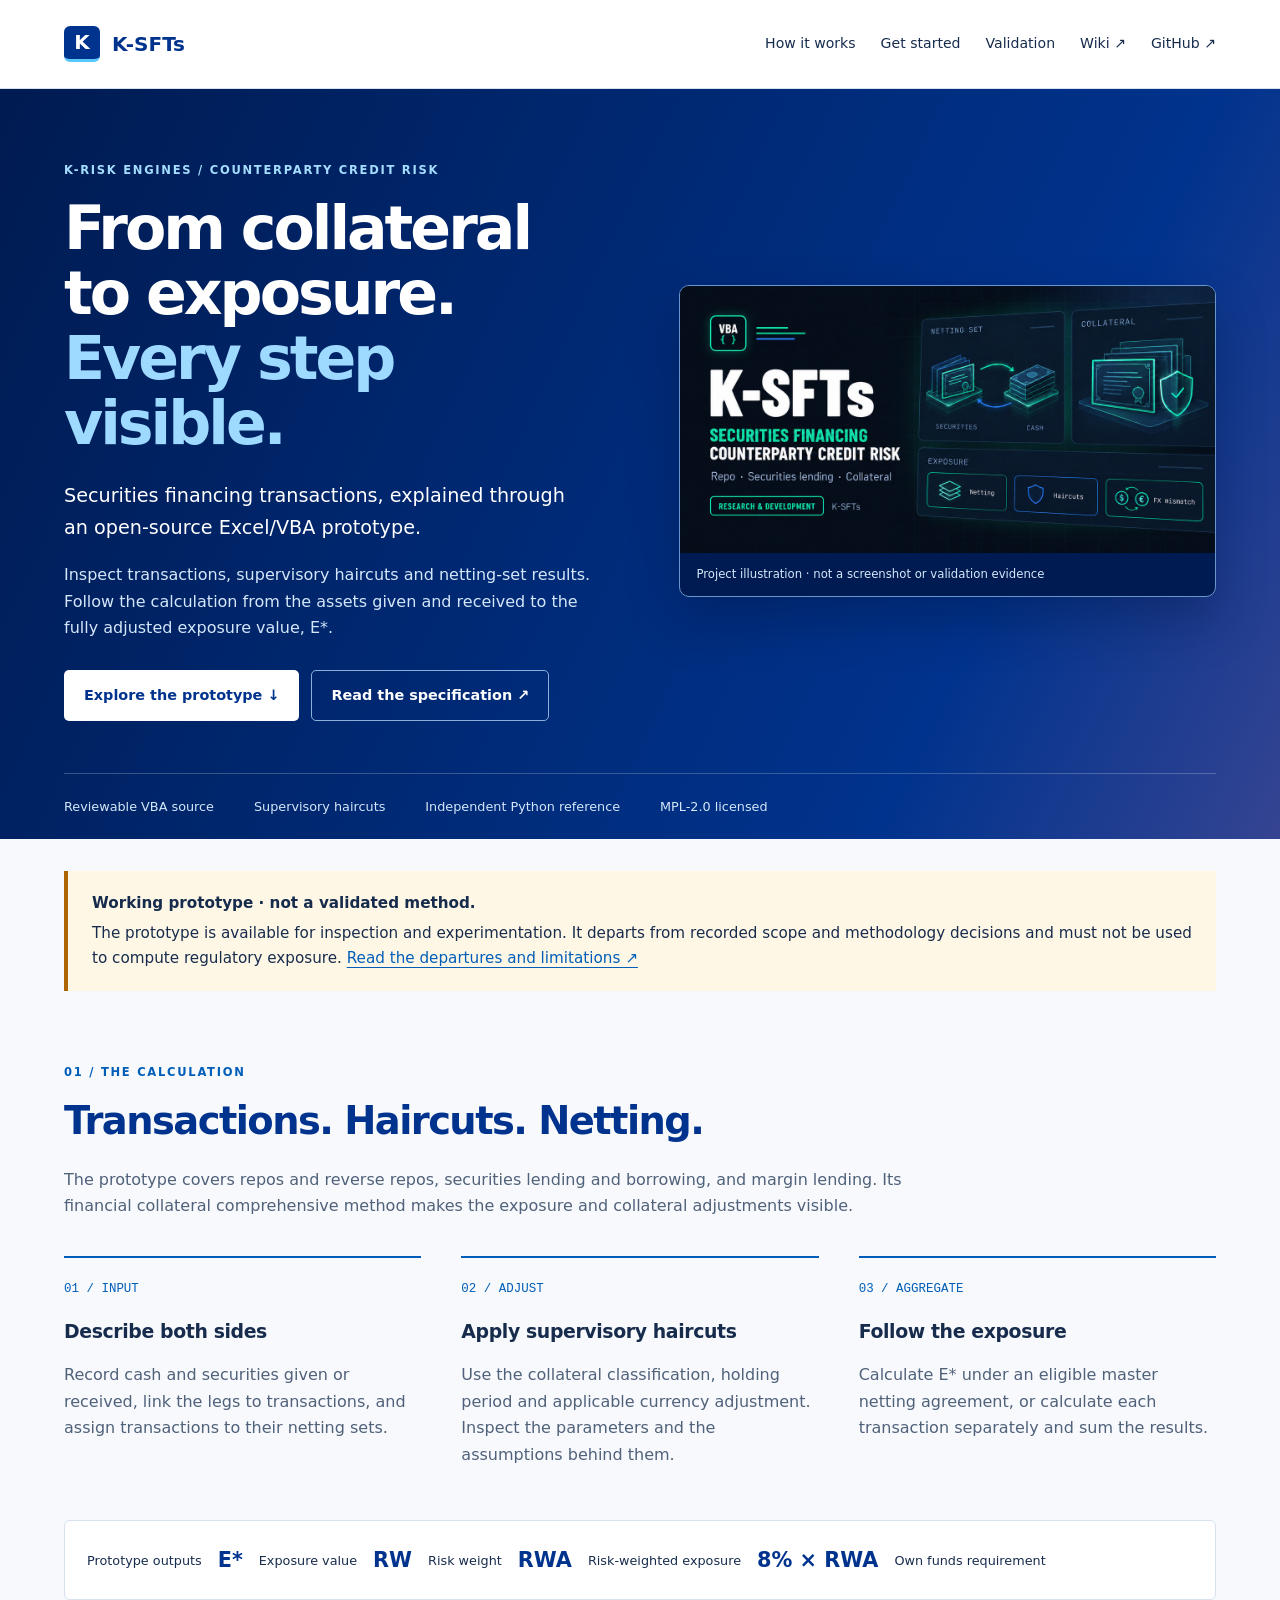
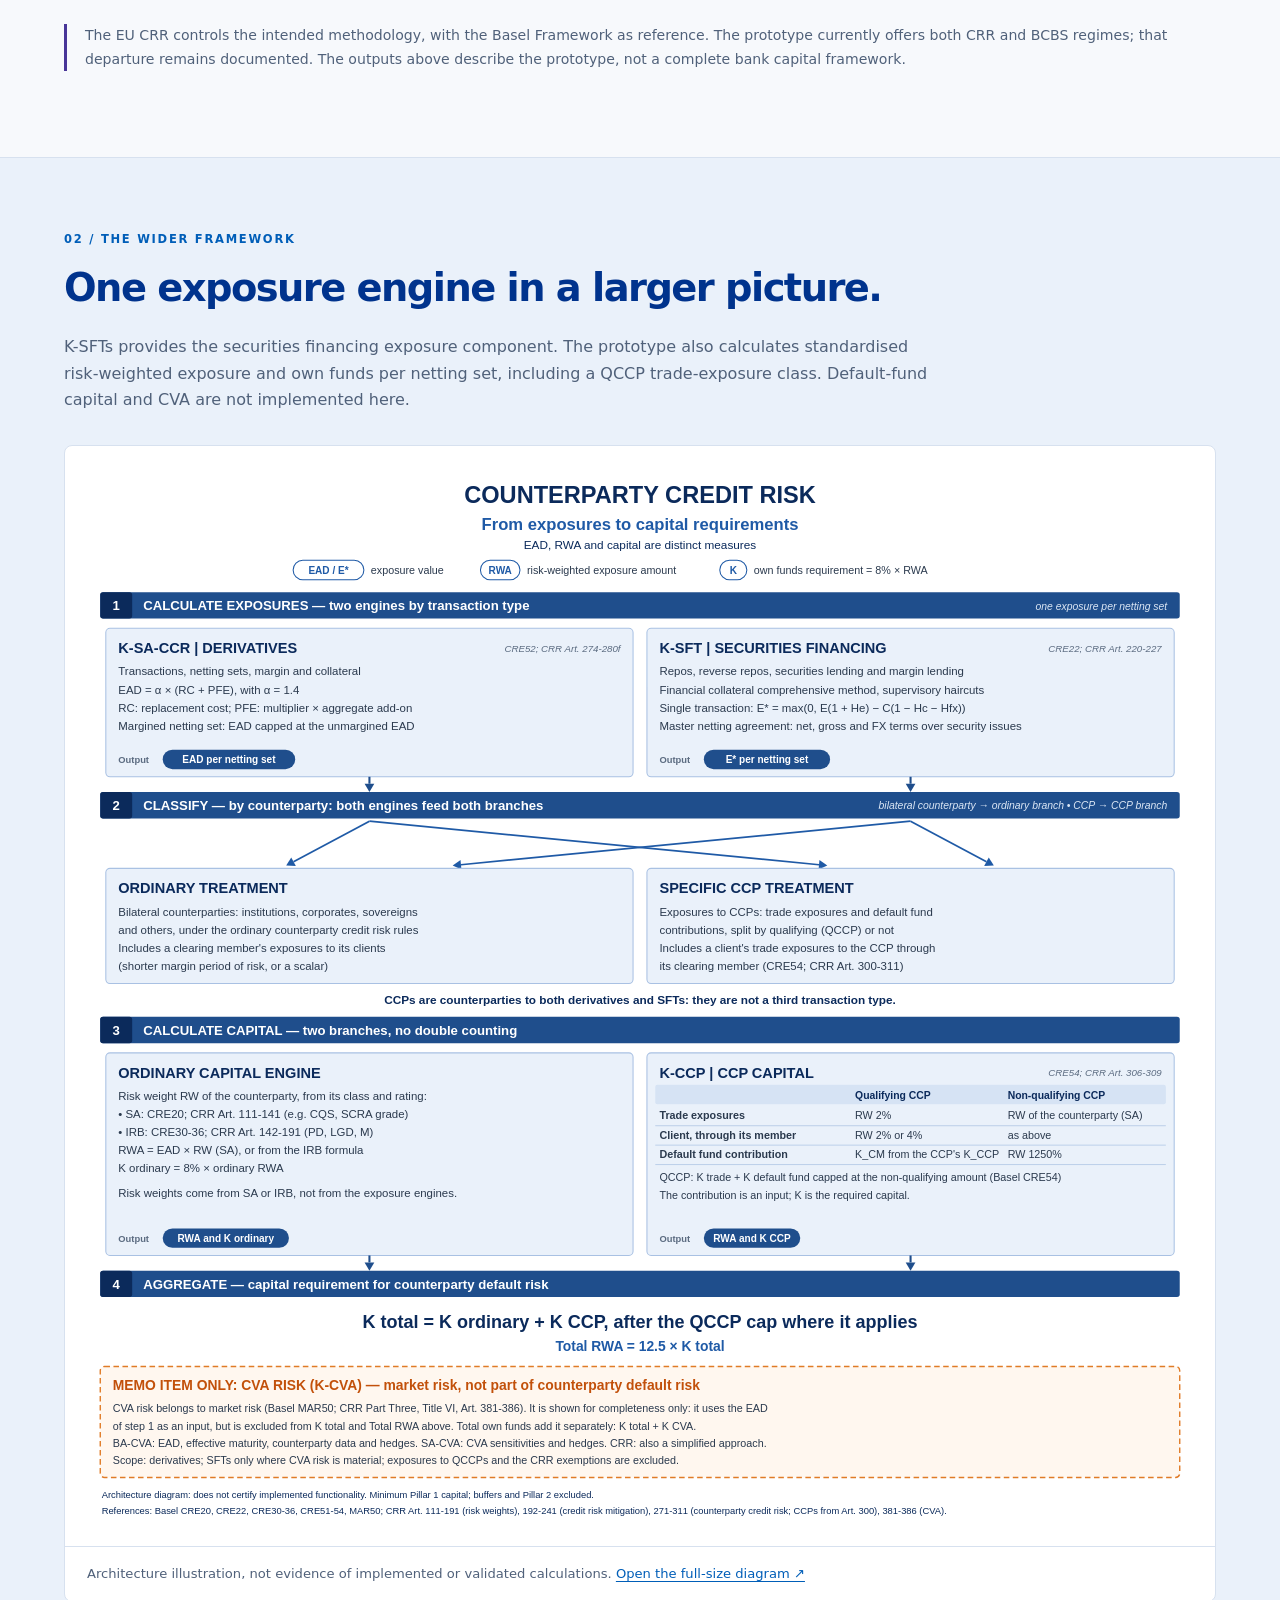
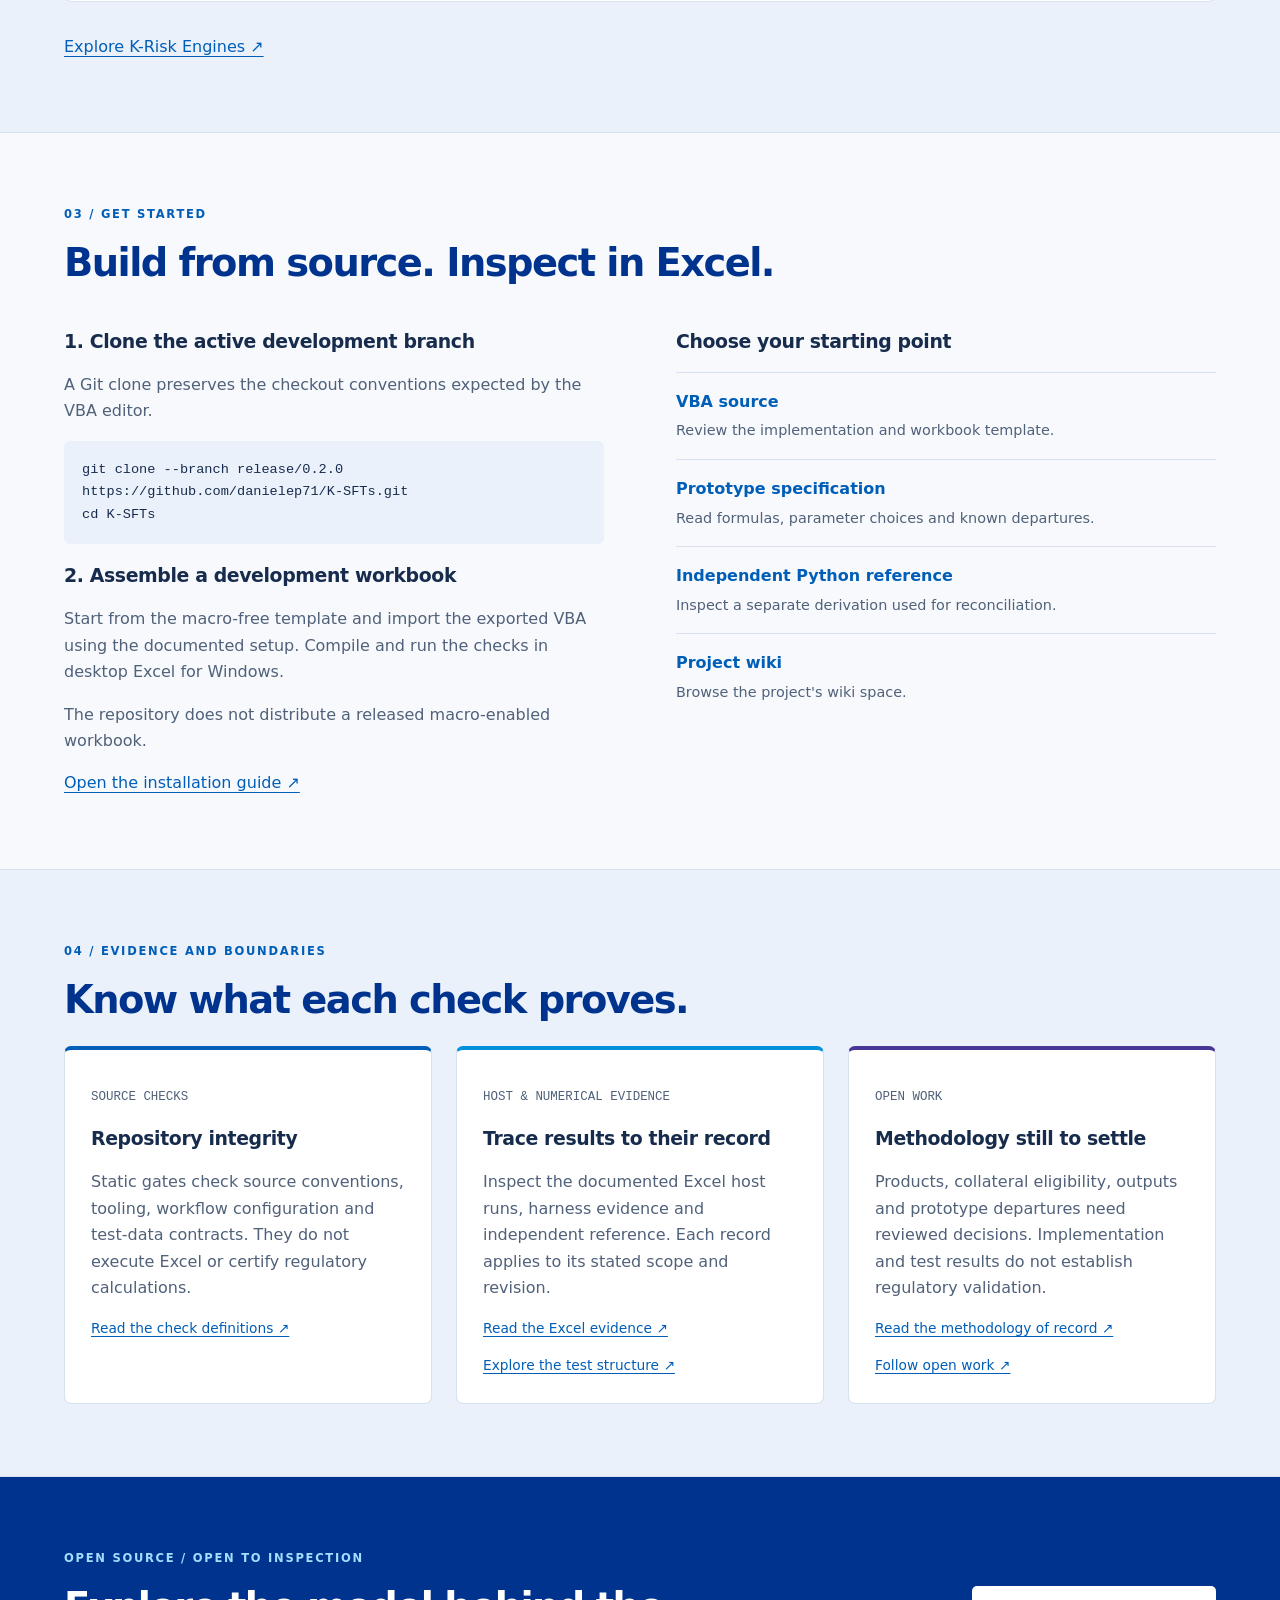
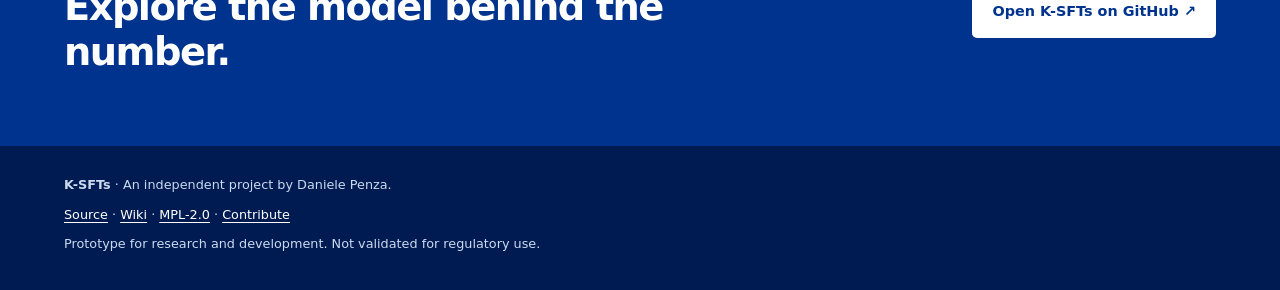
==== docs/index.html @ ee10c462 "docs: add SFT project page and README navigation Create a responsive GitHub Pages landing page descr" ====
<!doctype html>
<html lang="en">
<head>
  <meta charset="utf-8">
  <meta name="viewport" content="width=device-width, initial-scale=1">
  <title>K-SFTs — Traceable securities financing exposure</title>
  <meta name="description" content="Explore K-SFTs: an open-source Excel/VBA prototype for securities financing exposure, supervisory haircuts and transparent netting-set calculations.">
  <meta name="theme-color" content="#00338d">
  <link rel="canonical" href="https://danielep71.github.io/K-SFTs/">
  <meta property="og:type" content="website">
  <meta property="og:title" content="K-SFTs — Traceable securities financing exposure">
  <meta property="og:description" content="Follow transactions and collateral through haircuts and netting to exposure. Review the source, methodology and evidence.">
  <meta property="og:url" content="https://danielep71.github.io/K-SFTs/">
  <meta property="og:image" content="https://danielep71.github.io/K-SFTs/assets/K-SFTs-social-preview.jpg">
  <meta property="og:image:alt" content="Conceptual K-SFTs project dashboard illustration">
  <meta name="twitter:card" content="summary_large_image">
  <link rel="stylesheet" href="assets/site.css">
</head>
<body>
<a class="skip" href="#main">Skip to content</a>
<header><nav class="wrap" aria-label="Main navigation">
  <a class="brand" href="./"><span aria-hidden="true">K</span> K-SFTs</a>
  <div class="nav-links"><a href="#calculation">How it works</a><a href="#start">Get started</a><a href="#evidence">Validation</a><a href="https://github.com/danielep71/K-SFTs/wiki">Wiki ↗</a><a href="https://github.com/danielep71/K-SFTs">GitHub ↗</a></div>
</nav></header>
<main id="main">
<section class="hero"><div class="wrap hero-grid">
  <div><p class="eyebrow">K-Risk Engines / Counterparty credit risk</p>
    <h1>From collateral<br>to exposure.<br><em>Every step visible.</em></h1>
    <p class="lead">Securities financing transactions, explained through an open-source Excel/VBA prototype.</p>
    <p class="hero-copy">Inspect transactions, supervisory haircuts and netting-set results. Follow the calculation from the assets given and received to the fully adjusted exposure value, E*.</p>
    <div class="actions"><a class="button primary" href="#start">Explore the prototype ↓</a><a class="button secondary" href="https://github.com/danielep71/K-SFTs/blob/main/docs/methodology/PROTOTYPE.md">Read the specification ↗</a></div>
  </div>
  <figure class="hero-art"><img src="assets/K-SFTs-social-preview.jpg" width="1280" height="640" alt="Conceptual illustration of the K-SFTs project, with exposure and collateral dashboard panels"><figcaption>Project illustration · not a screenshot or validation evidence</figcaption></figure>
</div><div class="wrap principles"><span>Reviewable VBA source</span><span>Supervisory haircuts</span><span>Independent Python reference</span><span>MPL-2.0 licensed</span></div></section>
<div class="wrap"><aside class="status" aria-label="Prototype status"><strong>Working prototype · not a validated method.</strong> The prototype is available for inspection and experimentation. It departs from recorded scope and methodology decisions and must not be used to compute regulatory exposure. <a href="https://github.com/danielep71/K-SFTs/blob/main/docs/methodology/PROTOTYPE.md">Read the departures and limitations ↗</a></aside></div>
<section id="calculation" class="wrap"><p class="eyebrow">01 / The calculation</p><h2>Transactions. Haircuts. Netting.</h2>
  <p class="intro">The prototype covers repos and reverse repos, securities lending and borrowing, and margin lending. Its financial collateral comprehensive method makes the exposure and collateral adjustments visible.</p>
  <ol class="steps">
    <li><span class="number">01 / INPUT</span><h3>Describe both sides</h3><p>Record cash and securities given or received, link the legs to transactions, and assign transactions to their netting sets.</p></li>
    <li><span class="number">02 / ADJUST</span><h3>Apply supervisory haircuts</h3><p>Use the collateral classification, holding period and applicable currency adjustment. Inspect the parameters and the assumptions behind them.</p></li>
    <li><span class="number">03 / AGGREGATE</span><h3>Follow the exposure</h3><p>Calculate E* under an eligible master netting agreement, or calculate each transaction separately and sum the results.</p></li>
  </ol>
  <div class="result-strip"><span>Prototype outputs</span><strong>E*</strong><span>Exposure value</span><strong>RW</strong><span>Risk weight</span><strong>RWA</strong><span>Risk-weighted exposure</span><strong>8% × RWA</strong><span>Own funds requirement</span></div>
  <p class="note">The EU CRR controls the intended methodology, with the Basel Framework as reference. The prototype currently offers both CRR and BCBS regimes; that departure remains documented. The outputs above describe the prototype, not a complete bank capital framework.</p>
</section>
<section class="tint"><div class="wrap"><p class="eyebrow">02 / The wider framework</p><h2>One exposure engine in a larger picture.</h2><p class="intro">K-SFTs provides the securities financing exposure component. The prototype also calculates standardised risk-weighted exposure and own funds per netting set, including a QCCP trade-exposure class. Default-fund capital and CVA are not implemented here.</p>
  <figure class="diagram"><a href="assets/CCR_framework.svg" aria-label="Open the counterparty credit risk framework diagram at full size"><img src="assets/CCR_framework.svg" loading="lazy" alt="Counterparty credit risk framework: SFT and derivatives exposure engines feed ordinary and CCP capital branches; CVA appears as a separate memo item"></a><figcaption>Architecture illustration, not evidence of implemented or validated calculations. <a href="assets/CCR_framework.svg">Open the full-size diagram ↗</a></figcaption></figure>
  <a href="https://danielep71.github.io/K-Risk-Engines/">Explore K-Risk Engines ↗</a>
</div></section>
<section id="start" class="wrap"><p class="eyebrow">03 / Get started</p><h2>Build from source. Inspect in Excel.</h2><div class="split">
  <div><h3>1. Clone the active development branch</h3><p>A Git clone preserves the checkout conventions expected by the VBA editor.</p><pre><code>git clone --branch release/0.2.0 https://github.com/danielep71/K-SFTs.git
cd K-SFTs</code></pre><h3>2. Assemble a development workbook</h3><p>Start from the macro-free template and import the exported VBA using the documented setup. Compile and run the checks in desktop Excel for Windows.</p><p>The repository does not distribute a released macro-enabled workbook.</p><a href="https://github.com/danielep71/K-SFTs/blob/main/INSTALLATION.md">Open the installation guide ↗</a></div>
  <div class="resources"><h3>Choose your starting point</h3><a href="https://github.com/danielep71/K-SFTs/tree/main/src"><strong>VBA source</strong><span>Review the implementation and workbook template.</span></a><a href="https://github.com/danielep71/K-SFTs/blob/main/docs/methodology/PROTOTYPE.md"><strong>Prototype specification</strong><span>Read formulas, parameter choices and known departures.</span></a><a href="https://github.com/danielep71/K-SFTs/blob/main/tests/derivations/sft_reference.py"><strong>Independent Python reference</strong><span>Inspect a separate derivation used for reconciliation.</span></a><a href="https://github.com/danielep71/K-SFTs/wiki"><strong>Project wiki</strong><span>Browse the project's wiki space.</span></a></div>
</div></section>
<section id="evidence" class="tint"><div class="wrap"><p class="eyebrow">04 / Evidence and boundaries</p><h2>Know what each check proves.</h2><div class="cards">
  <article><p class="number">SOURCE CHECKS</p><h3>Repository integrity</h3><p>Static gates check source conventions, tooling, workflow configuration and test-data contracts. They do not execute Excel or certify regulatory calculations.</p><a href="https://github.com/danielep71/K-SFTs/blob/main/tools/README.md">Read the check definitions ↗</a></article>
  <article><p class="number">HOST &amp; NUMERICAL EVIDENCE</p><h3>Trace results to their record</h3><p>Inspect the documented Excel host runs, harness evidence and independent reference. Each record applies to its stated scope and revision.</p><a href="https://github.com/danielep71/K-SFTs/blob/main/INSTALLATION.md#tested-environments">Read the Excel evidence ↗</a><a href="https://github.com/danielep71/K-SFTs/blob/main/tests/README.md">Explore the test structure ↗</a></article>
  <article><p class="number">OPEN WORK</p><h3>Methodology still to settle</h3><p>Products, collateral eligibility, outputs and prototype departures need reviewed decisions. Implementation and test results do not establish regulatory validation.</p><a href="https://github.com/danielep71/K-SFTs/blob/main/docs/methodology/README.md">Read the methodology of record ↗</a><a href="https://github.com/danielep71/K-SFTs/issues">Follow open work ↗</a></article>
</div></div></section>
<section class="closing"><div class="wrap"><div><p class="eyebrow">Open source / Open to inspection</p><h2>Explore the model behind the number.</h2></div><a class="button primary" href="https://github.com/danielep71/K-SFTs">Open K-SFTs on GitHub ↗</a></div></section>
</main>
<footer><div class="wrap"><p><strong>K-SFTs</strong> · An independent project by Daniele Penza.</p><p><a href="https://github.com/danielep71/K-SFTs">Source</a> · <a href="https://github.com/danielep71/K-SFTs/wiki">Wiki</a> · <a href="https://github.com/danielep71/K-SFTs/blob/main/LICENSE">MPL-2.0</a> · <a href="https://github.com/danielep71/K-SFTs/blob/main/CONTRIBUTING.md">Contribute</a></p><p>Prototype for research and development. Not validated for regulatory use.</p></div></footer>
</body>
</html>
---- docs/assets/site.css ----
/* K-SFTs project page. Original implementation for issue #155. */
:root{color-scheme:light;--navy:#00338d;--blue:#005eb8;--ink:#172c4d;--muted:#50617a;--line:#d7e1ef;--paper:#f7f9fc;--ice:#eaf1fa}
*{box-sizing:border-box}html{scroll-behavior:smooth;scroll-padding-top:24px}body{margin:0;background:var(--paper);color:var(--ink);font:16px/1.65 system-ui,-apple-system,BlinkMacSystemFont,"Segoe UI",sans-serif}a{color:var(--blue);text-underline-offset:.24em}a:hover{text-decoration-thickness:2px}a:focus-visible{outline:3px solid #0077c8;outline-offset:5px}.wrap{width:min(1200px,90%);margin-inline:auto}.skip{position:absolute;top:-100px;left:16px;z-index:10;background:#fff;padding:12px}.skip:focus{top:12px}header{background:#fff;border-bottom:1px solid var(--line)}nav{display:flex;justify-content:space-between;align-items:center;gap:24px;min-height:88px}.brand{display:flex;align-items:center;gap:12px;font-size:1.25rem;font-weight:800;text-decoration:none;color:var(--navy);white-space:nowrap}.brand span{display:grid;place-items:center;width:36px;height:36px;background:var(--navy);color:#fff;border-radius:6px;border-bottom:3px solid #5ac8ff}.nav-links{display:flex;flex-wrap:wrap;gap:12px 25px;font-size:.88rem}.nav-links a{color:var(--ink);text-decoration:none}.nav-links a:hover{text-decoration:underline}section{padding-block:72px}.hero{background:linear-gradient(115deg,#001b51,#00338d 75%,#354492);color:white;padding-bottom:0}.hero-grid{display:grid;grid-template-columns:1.05fr 1fr;gap:52px;align-items:center}.eyebrow{margin:0 0 16px;font-size:.72rem;font-weight:750;letter-spacing:.15em;text-transform:uppercase;color:var(--blue)}.hero .eyebrow,.closing .eyebrow{color:#a4ddff}h1{font-size:clamp(2.7rem,4.7vw,4.3rem);line-height:1.08;letter-spacing:-.05em;margin:0 0 24px}h1 em{font-style:normal;color:#9ed9ff}.lead{font-size:1.2rem;max-width:42ch}.hero-copy{color:#d4e7fa;max-width:54ch}.actions{display:flex;flex-wrap:wrap;gap:12px;margin-top:28px}.button{display:inline-block;border:1px solid transparent;border-radius:5px;padding:13px 19px;font-size:.9rem;font-weight:650;text-decoration:none}.primary{color:var(--navy);background:#fff}.primary:hover{background:#e8f4ff}.secondary{color:#fff;border-color:#8cafd9}.hero-art{margin:0;border:1px solid #6896cc;border-radius:10px;overflow:hidden;background:#001b51;box-shadow:0 24px 50px #00123855}.hero-art img{display:block;width:100%;height:auto}.hero-art figcaption{color:#d4e7fa;font-size:.73rem;padding:12px 16px}.principles{display:flex;flex-wrap:wrap;gap:12px 40px;border-top:1px solid #ffffff38;margin-top:52px;padding-block:22px;color:#d4e7fa;font-size:.8rem}.status{margin-top:32px;padding:20px 24px;background:#fff7e6;border-left:4px solid #ac6500;font-size:.95rem}.status strong{display:block;margin-bottom:4px}h2{color:var(--navy);font-size:clamp(1.9rem,3vw,2.65rem);line-height:1.18;letter-spacing:-.04em;margin:0 0 24px}h3{font-size:1.18rem;line-height:1.3;letter-spacing:-.02em}.intro{max-width:85ch;color:var(--muted)}.steps{display:grid;grid-template-columns:repeat(3,1fr);gap:40px;list-style:none;padding:0;margin:36px 0}.steps li{border-top:2px solid var(--blue);padding-top:16px}.number{color:var(--blue);font: .78rem/1.5 ui-monospace,monospace}.steps p,.split p,.cards p{color:var(--muted)}.result-strip{display:flex;align-items:center;flex-wrap:wrap;gap:10px 16px;padding:22px;background:#fff;border:1px solid var(--line);border-radius:6px;font-size:.8rem}.result-strip strong{font-size:1.3rem;color:var(--navy)}.note{font-size:.88rem;border-left:3px solid #483698;padding-left:18px;margin-top:24px;color:var(--muted)}.tint{background:var(--ice);border-block:1px solid var(--line)}.diagram{margin:32px 0;background:#fff;border:1px solid var(--line);border-radius:8px;overflow:hidden}.diagram>a{display:block;padding:20px}.diagram img{display:block;width:100%;height:auto}.diagram figcaption{font-size:.82rem;padding:16px 22px;border-top:1px solid var(--line);color:var(--muted)}.split{display:grid;grid-template-columns:1fr 1fr;gap:72px}pre{white-space:pre-wrap;overflow-wrap:anywhere;background:var(--ice);padding:18px;border-radius:6px;font-size:.85rem}.resources>a{display:block;border-top:1px solid var(--line);padding:16px 0;text-decoration:none}.resources strong,.resources span{display:block}.resources span{font-size:.9rem;color:var(--muted);margin-top:4px}.resources a:hover strong{text-decoration:underline}.cards{display:grid;grid-template-columns:repeat(3,1fr);gap:24px}.cards article{background:#fff;border:1px solid var(--line);border-top:4px solid var(--blue);padding:26px;border-radius:7px}.cards article:nth-child(2){border-top-color:#0091da}.cards article:nth-child(3){border-top-color:#483698}.cards a{display:block;font-size:.86rem;margin-top:14px}.closing{background:var(--navy);color:#fff}.closing>.wrap{display:flex;justify-content:space-between;align-items:center;gap:36px}.closing h2{color:#fff;margin:0;max-width:23ch}.closing .button{flex-shrink:0}footer{background:#001b51;color:#ccdaf0;padding-block:28px;font-size:.8rem}footer p{margin:0 0 8px}footer a{color:#fff}.hero a:focus-visible,.closing a:focus-visible,footer a:focus-visible{outline-color:#9ed9ff}
@media(max-width:1000px){nav{align-items:flex-start;flex-direction:column;padding-block:20px;gap:16px}.hero-grid{grid-template-columns:1fr;gap:36px}.hero-art{max-width:760px}.hero{padding-top:48px}.split{gap:36px}.cards{grid-template-columns:1fr}.cards article{padding:24px}}
@media(max-width:680px){section{padding-block:48px}.steps,.split{grid-template-columns:1fr;gap:24px}.nav-links{gap:10px 18px}.principles{gap:8px 22px;margin-top:36px}.hero-art figcaption{font-size:.7rem}.closing>.wrap{display:block}.closing .button{margin-top:24px}.diagram>a{padding:8px}.diagram figcaption{padding:14px}.status{padding:18px}.result-strip{gap:10px}.result-strip>span:first-child{flex-basis:100%}}
@media(prefers-reduced-motion:reduce){html{scroll-behavior:auto}}
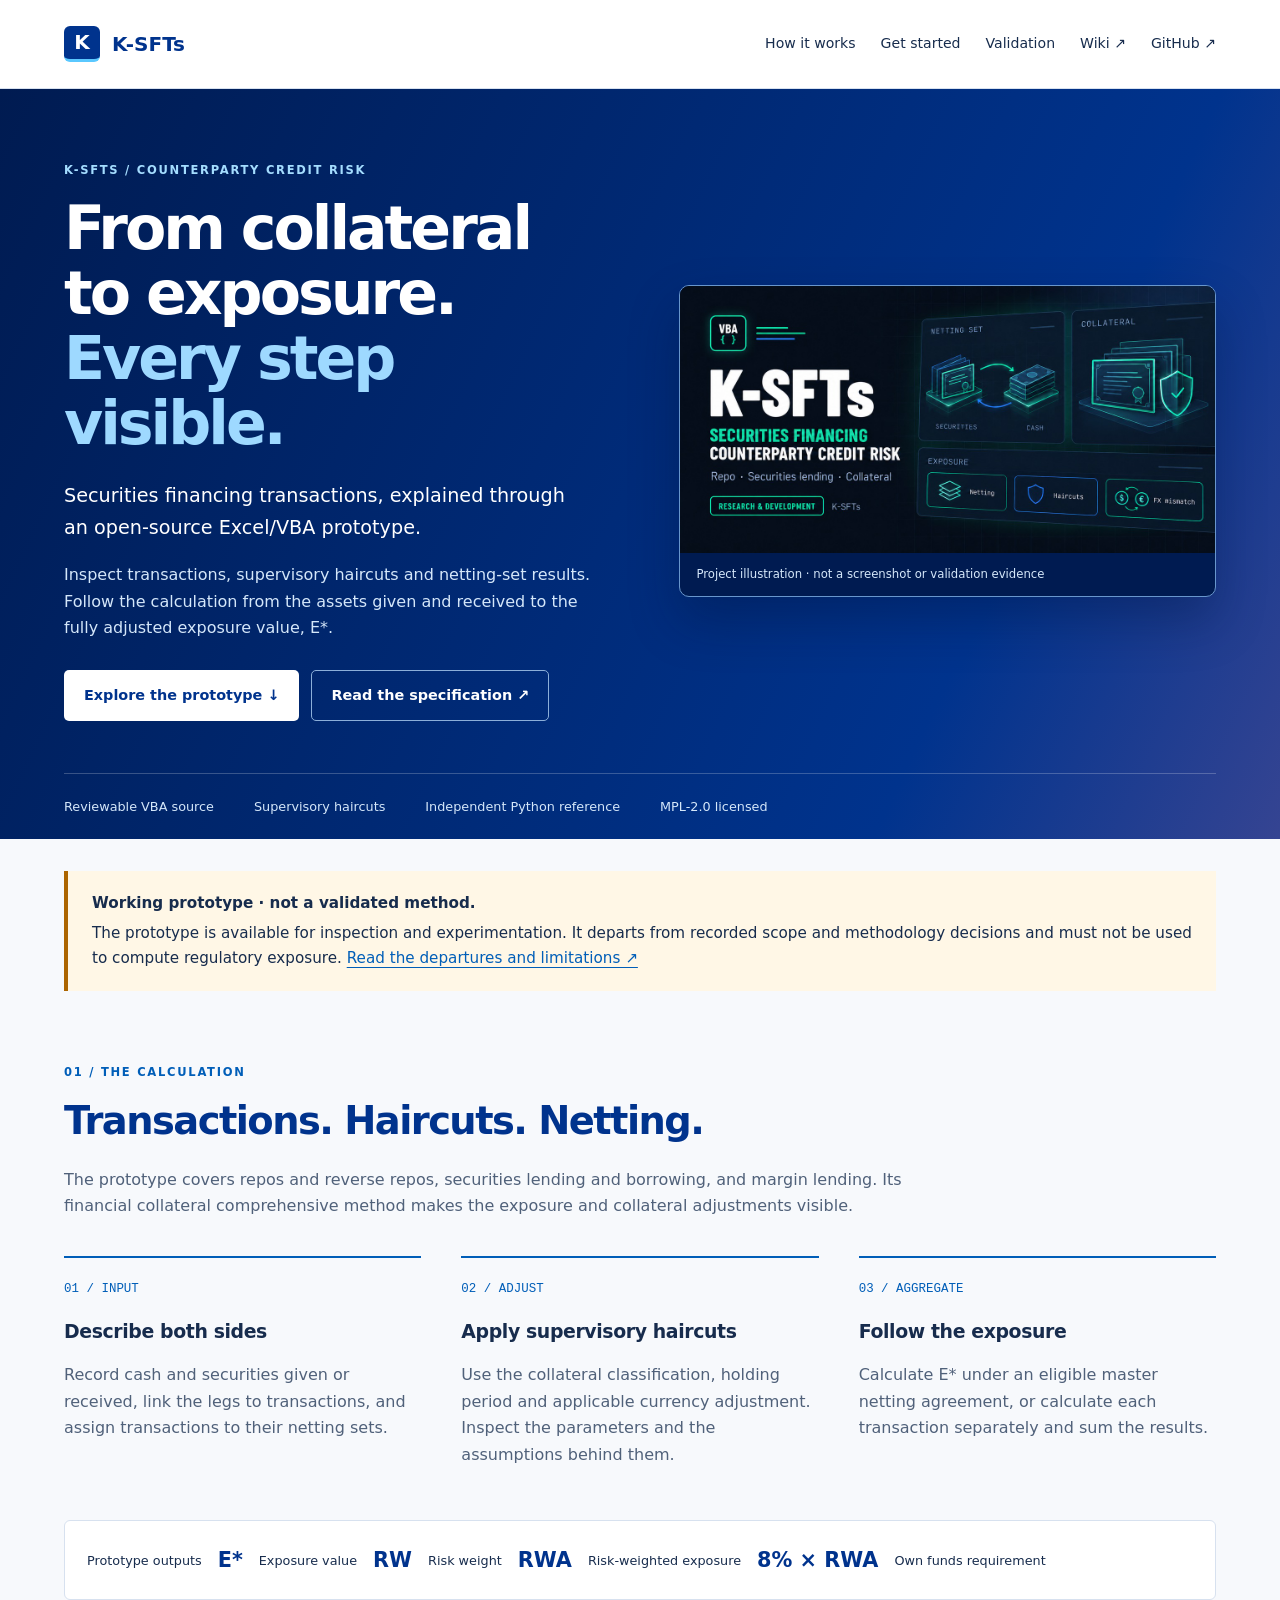
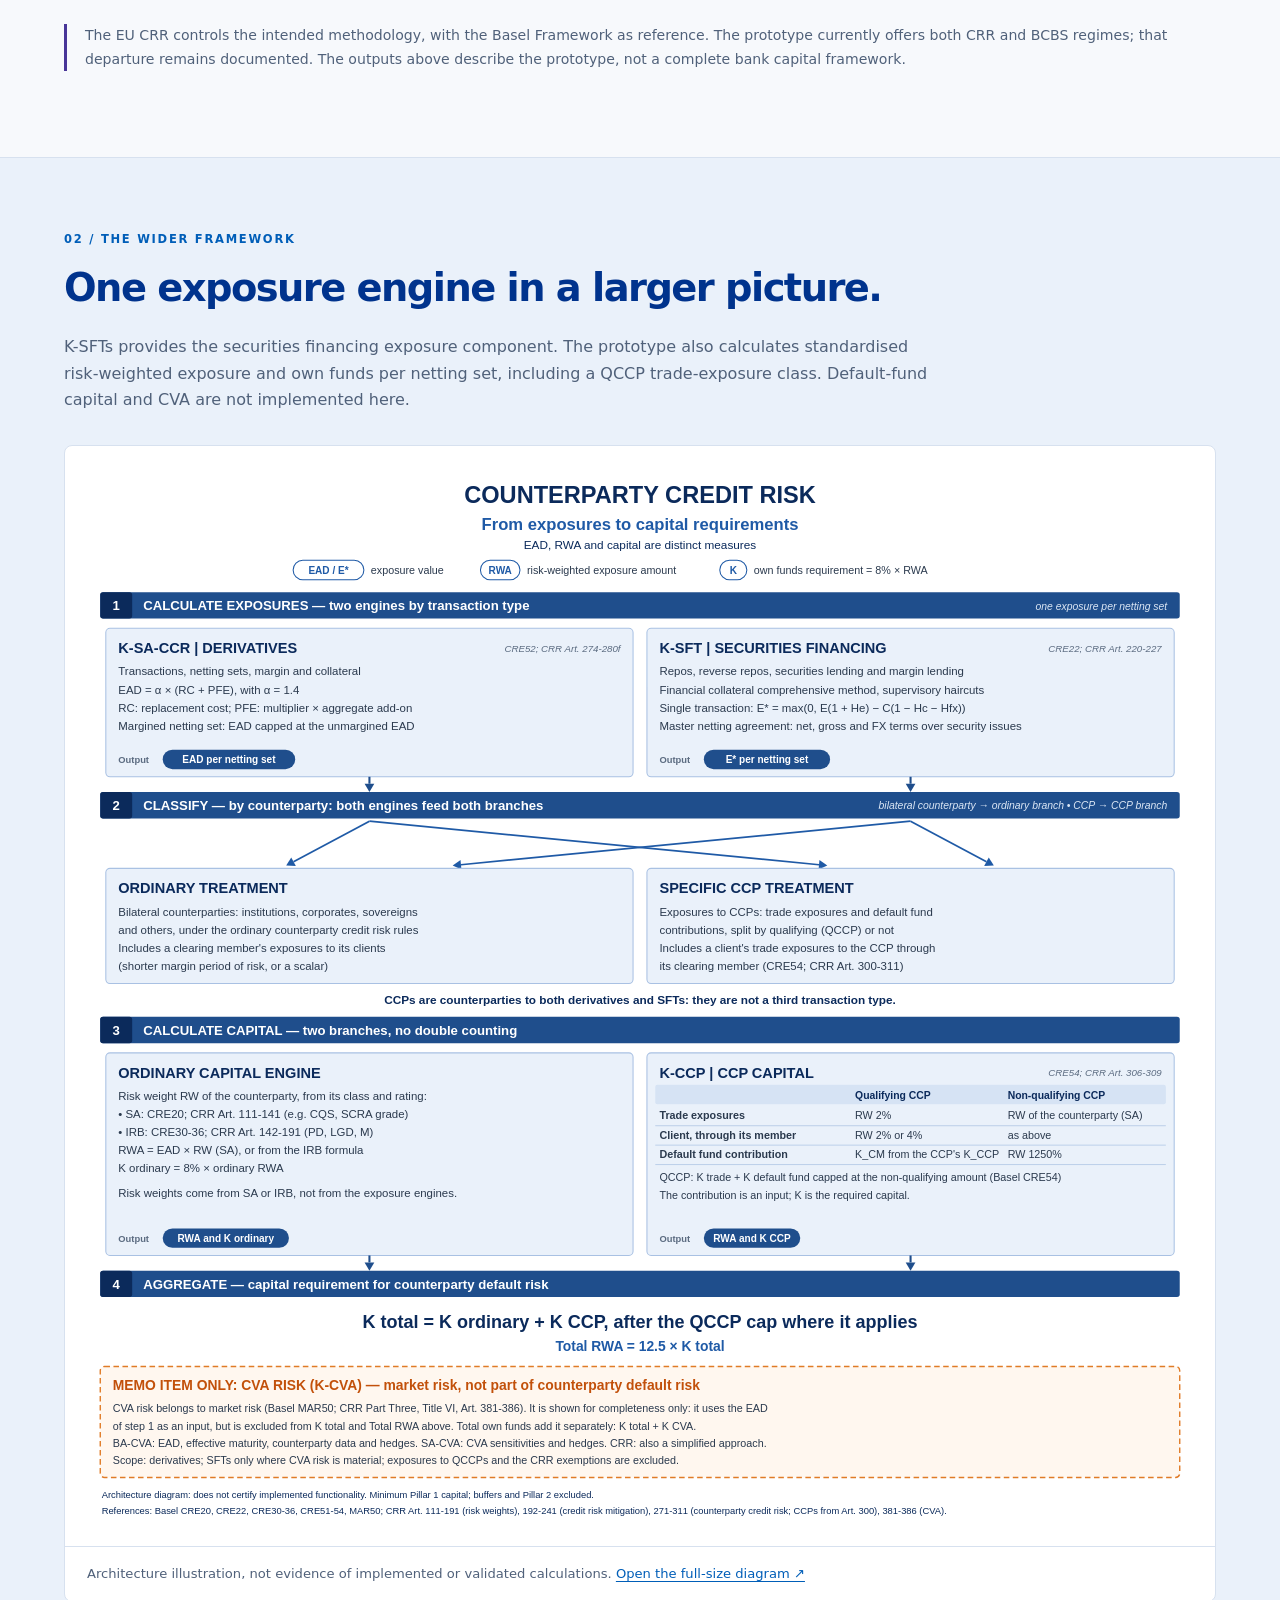
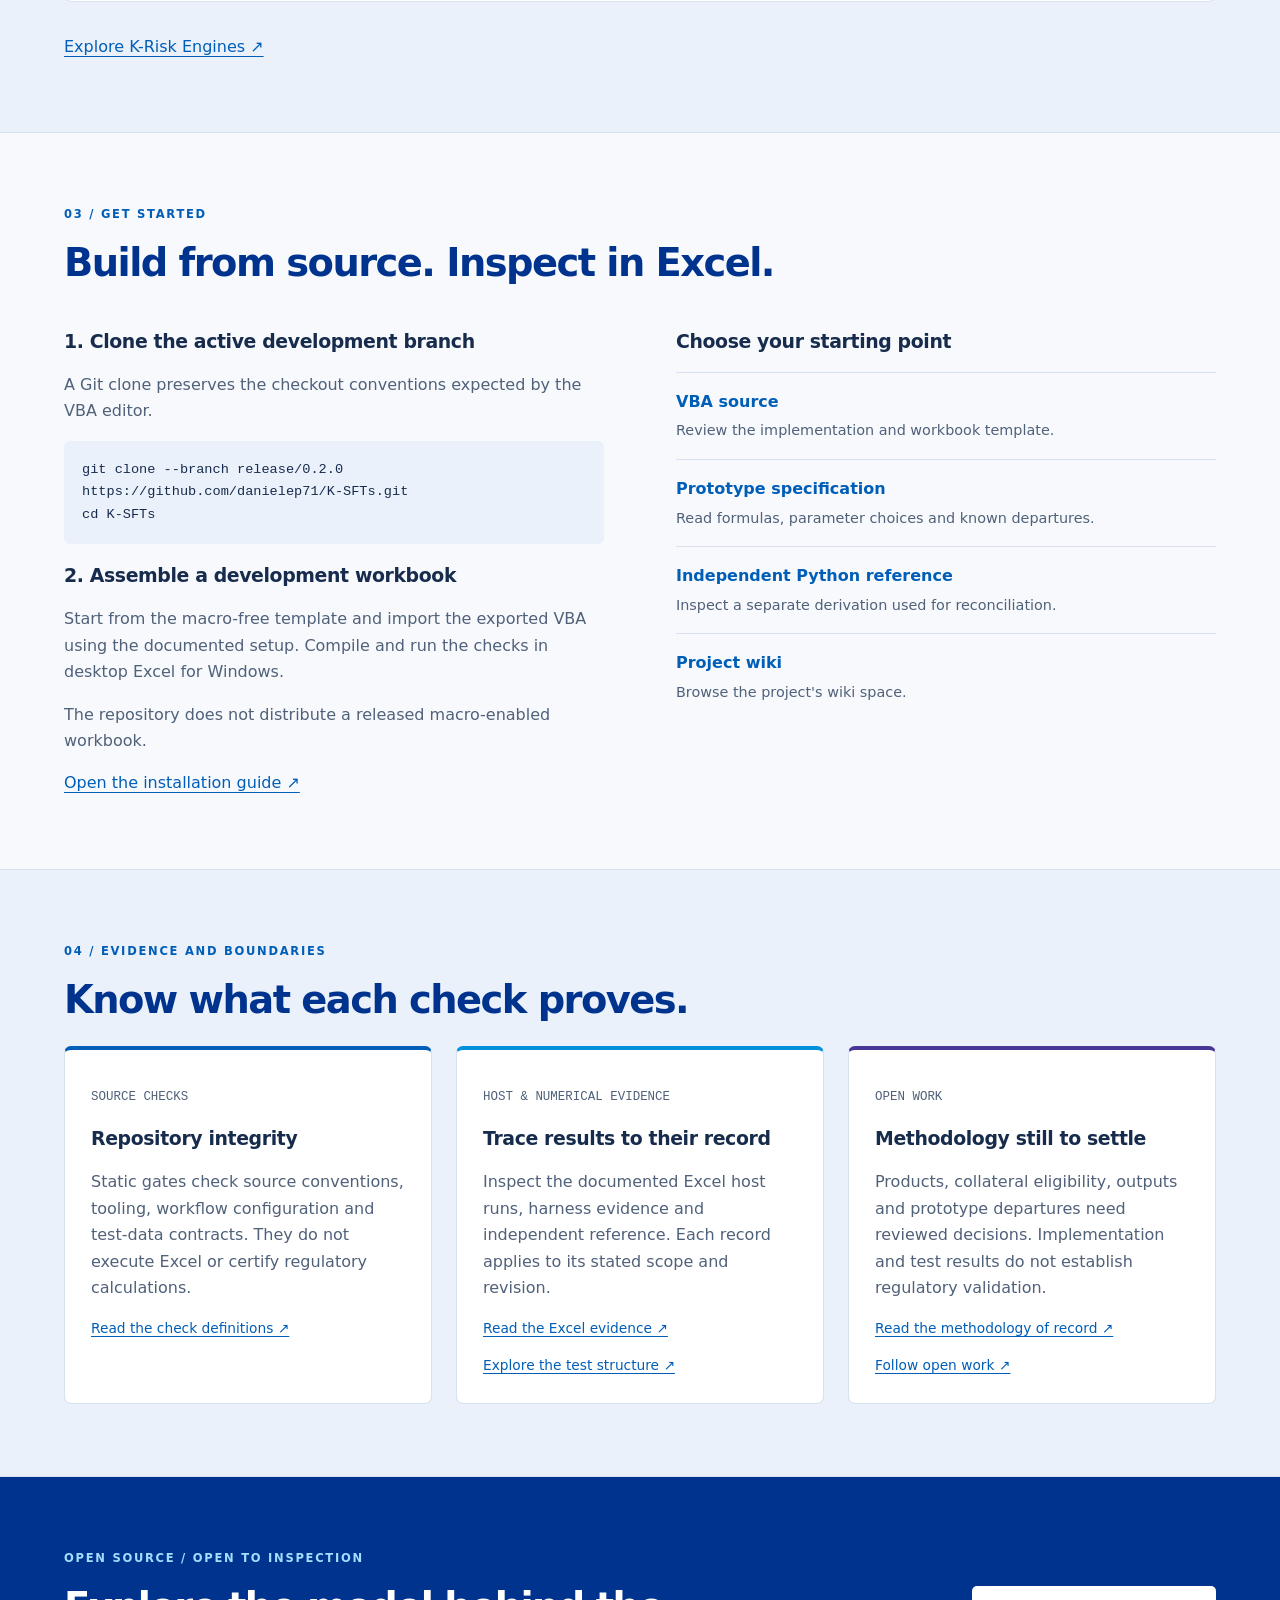
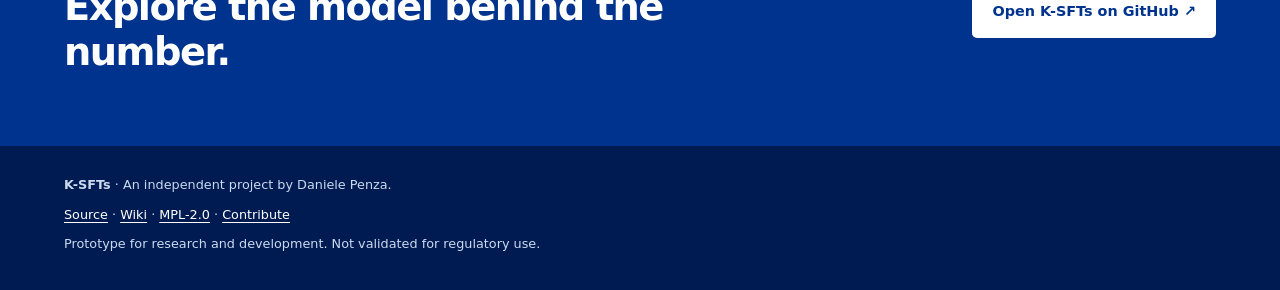
==== commit a36e541f: "fix: correct stale and out-of-scope text in non-Markdown files Audit of every tracked non-Markdown f" ====
--- a/docs/index.html
+++ b/docs/index.html
@@ -24,7 +24,7 @@
 </nav></header>
 <main id="main">
 <section class="hero"><div class="wrap hero-grid">
-  <div><p class="eyebrow">K-Risk Engines / Counterparty credit risk</p>
+  <div><p class="eyebrow">K-SFTs / Counterparty credit risk</p>
     <h1>From collateral<br>to exposure.<br><em>Every step visible.</em></h1>
     <p class="lead">Securities financing transactions, explained through an open-source Excel/VBA prototype.</p>
     <p class="hero-copy">Inspect transactions, supervisory haircuts and netting-set results. Follow the calculation from the assets given and received to the fully adjusted exposure value, E*.</p>
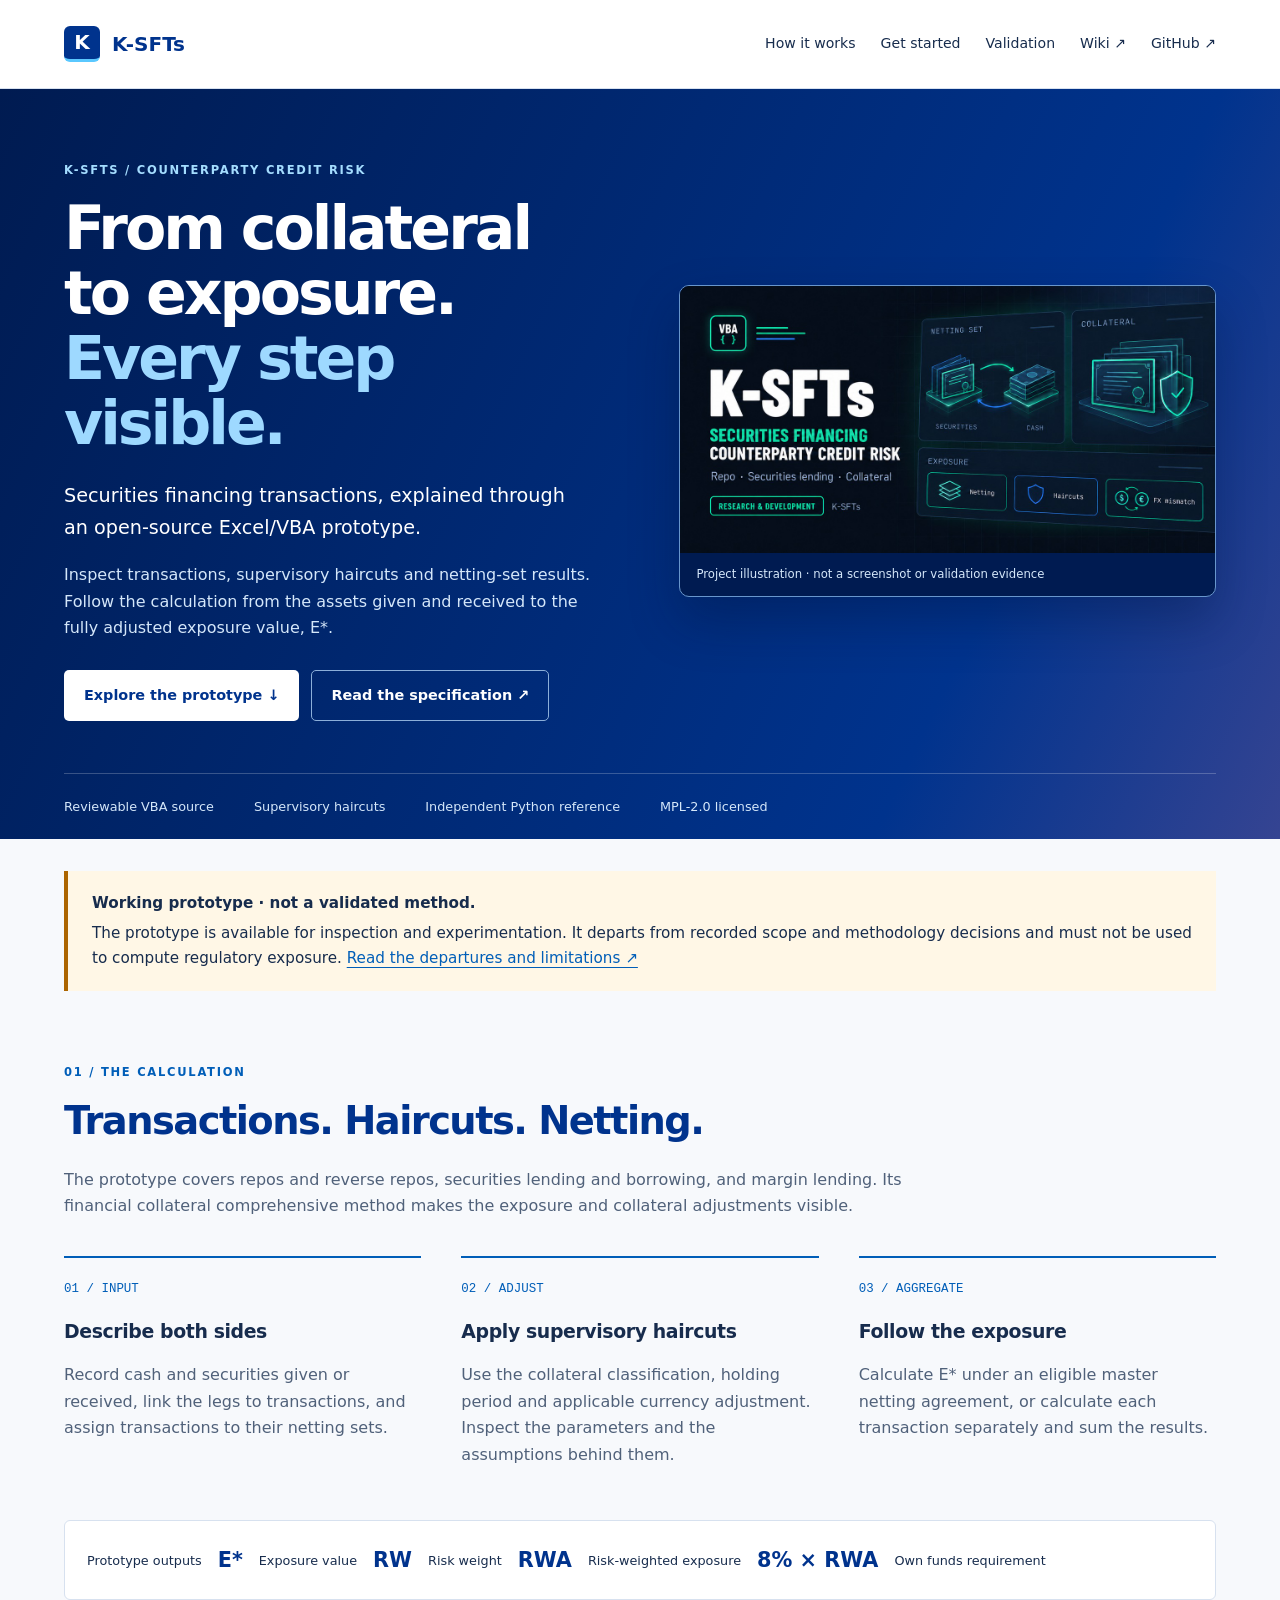
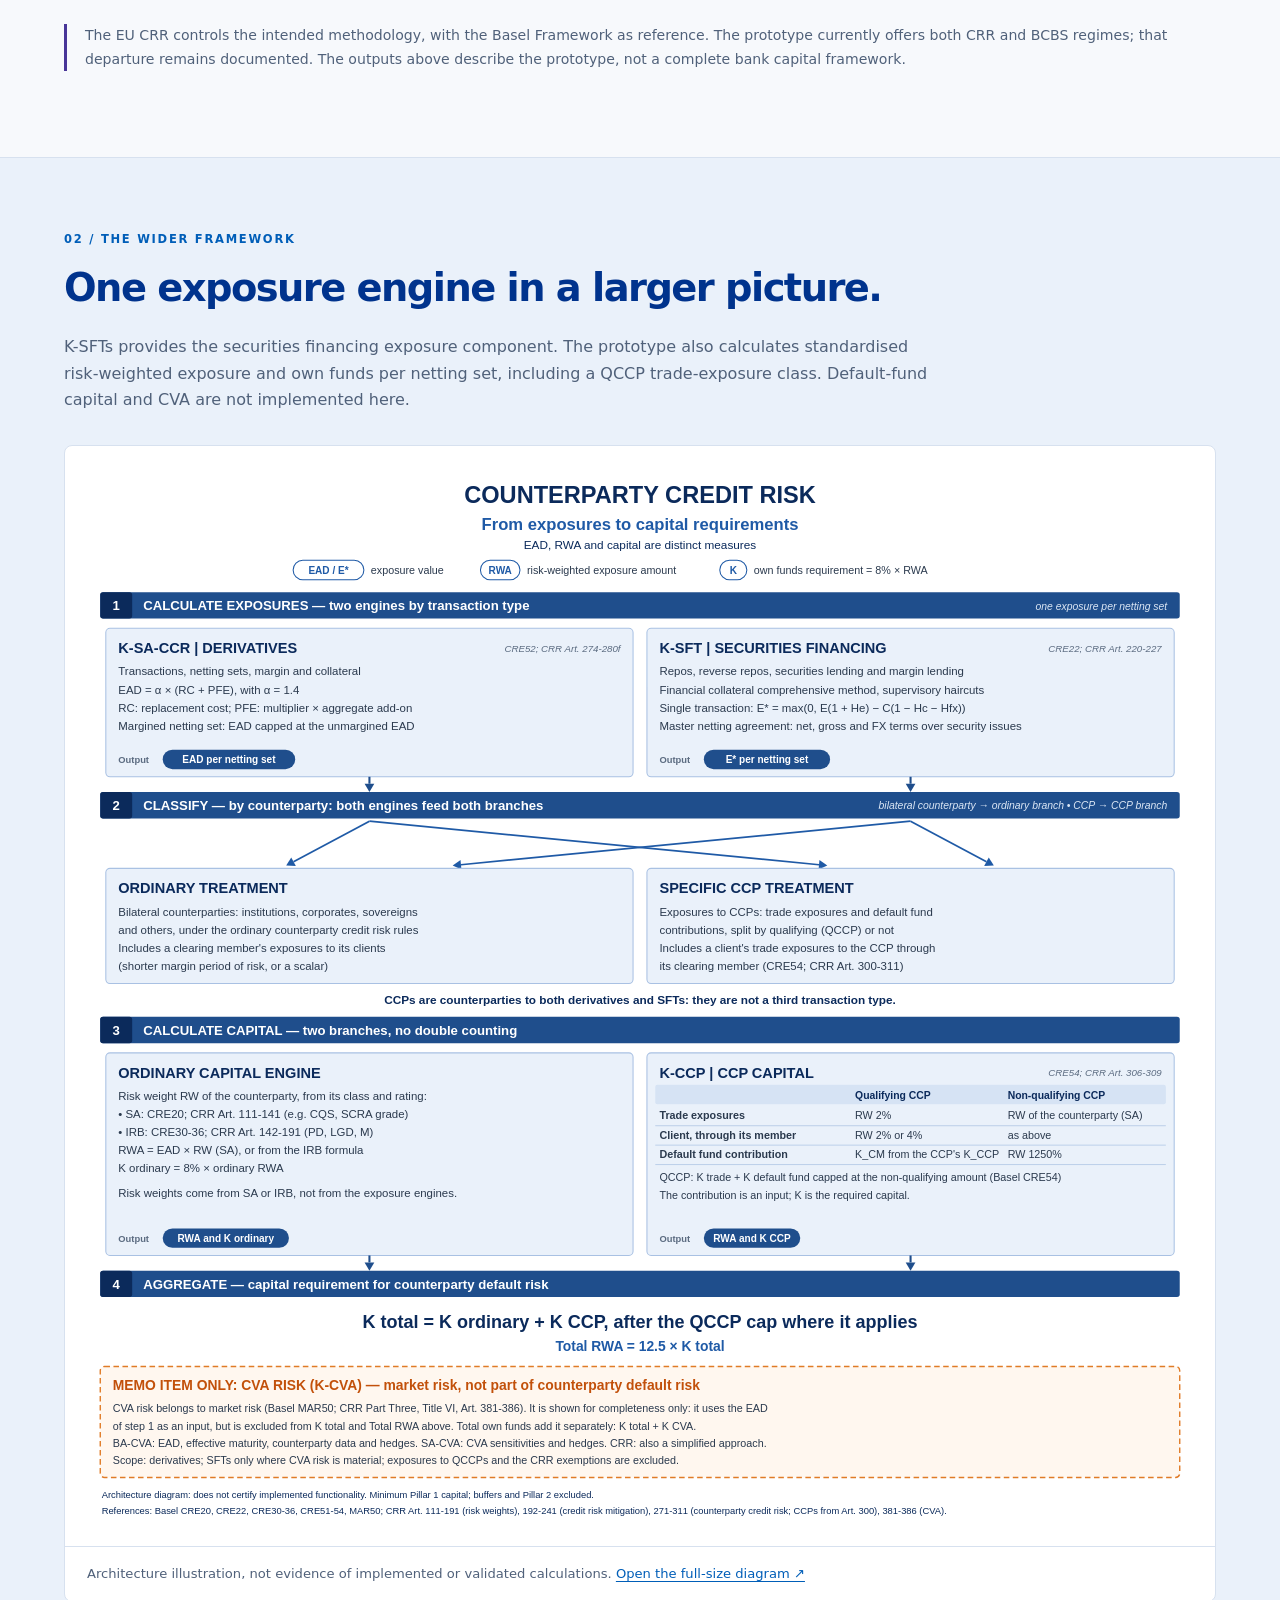
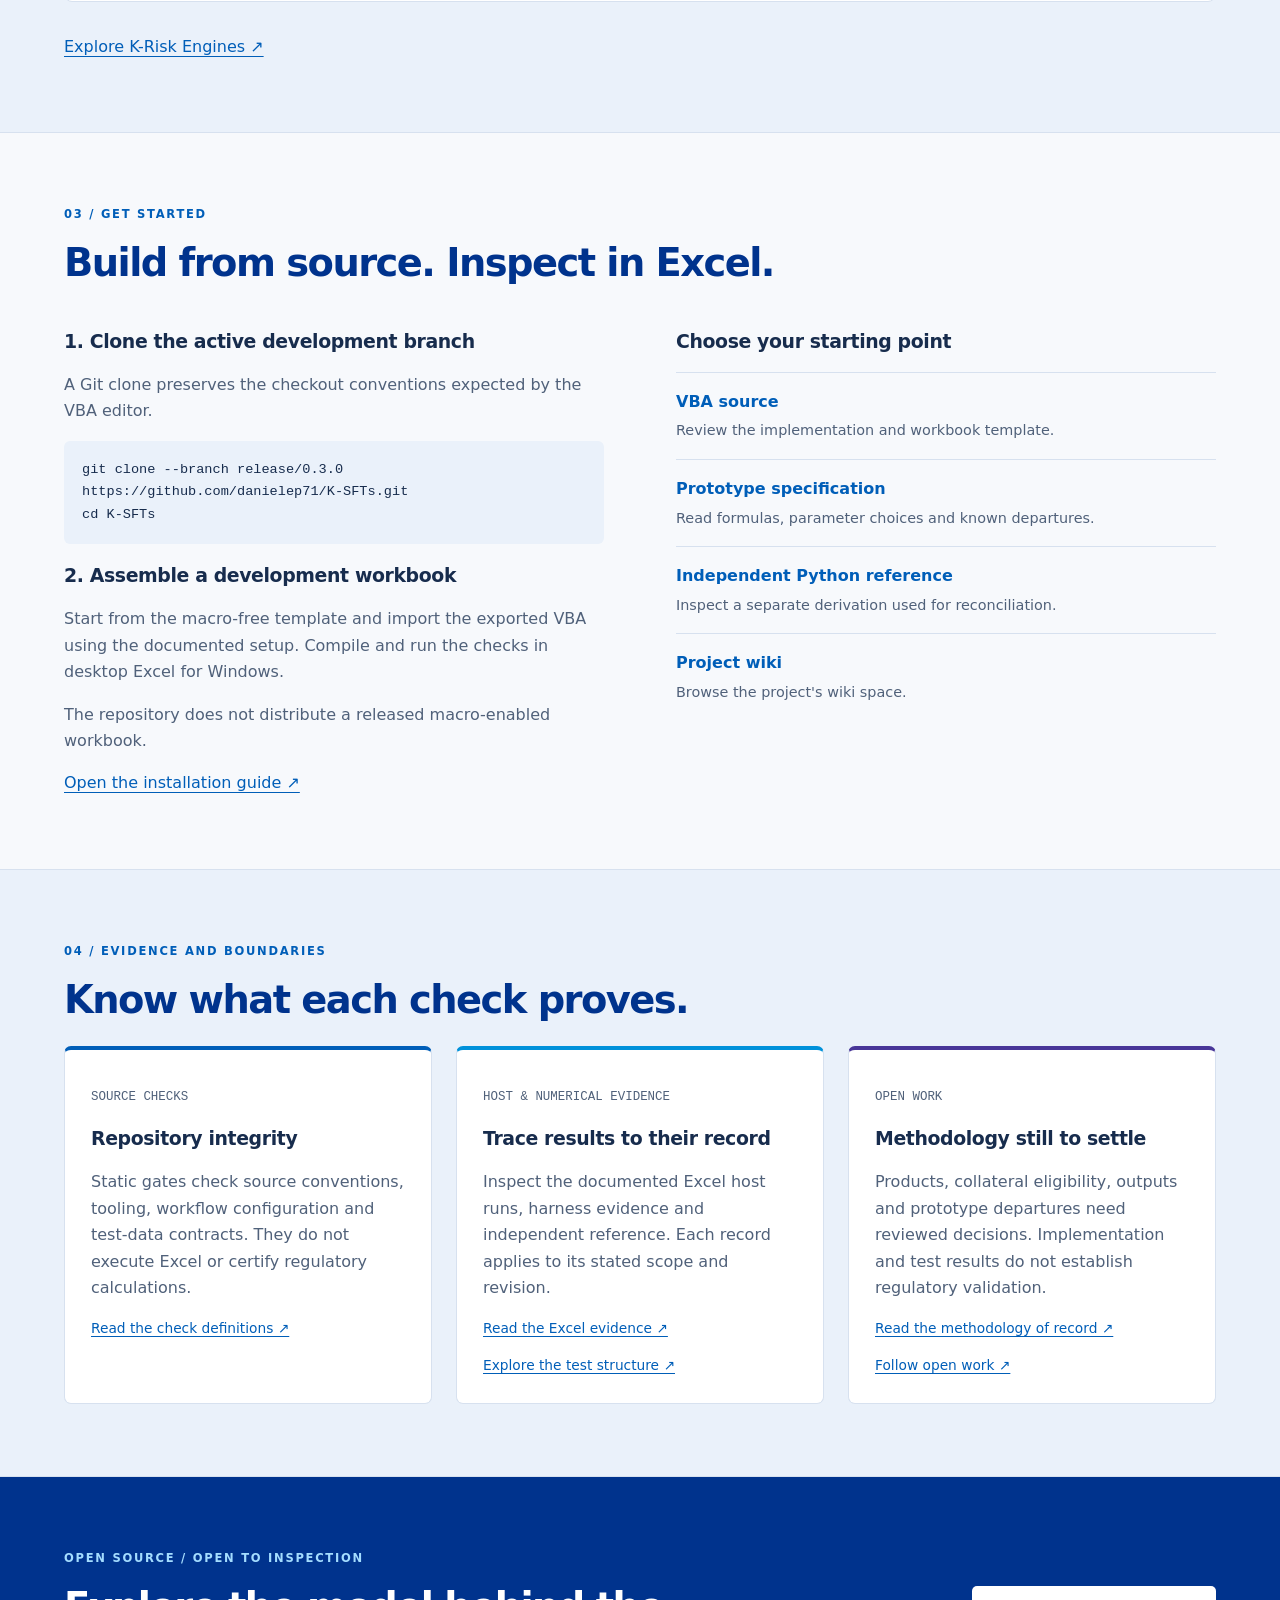
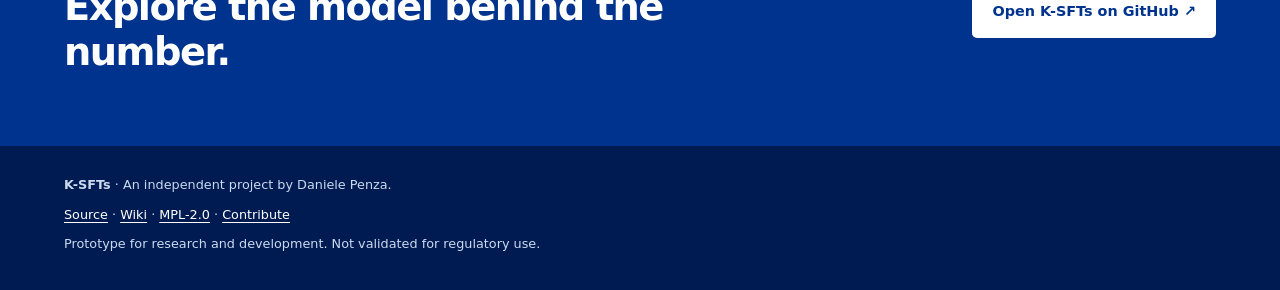
==== commit ef483af3: "docs: make release/0.3.0 the active release branch release/0.3.0 was created from main at 40e15d3, t" ====
--- a/docs/index.html
+++ b/docs/index.html
@@ -48,7 +48,7 @@
   <a href="https://danielep71.github.io/K-Risk-Engines/">Explore K-Risk Engines ↗</a>
 </div></section>
 <section id="start" class="wrap"><p class="eyebrow">03 / Get started</p><h2>Build from source. Inspect in Excel.</h2><div class="split">
-  <div><h3>1. Clone the active development branch</h3><p>A Git clone preserves the checkout conventions expected by the VBA editor.</p><pre><code>git clone --branch release/0.2.0 https://github.com/danielep71/K-SFTs.git
+  <div><h3>1. Clone the active development branch</h3><p>A Git clone preserves the checkout conventions expected by the VBA editor.</p><pre><code>git clone --branch release/0.3.0 https://github.com/danielep71/K-SFTs.git
 cd K-SFTs</code></pre><h3>2. Assemble a development workbook</h3><p>Start from the macro-free template and import the exported VBA using the documented setup. Compile and run the checks in desktop Excel for Windows.</p><p>The repository does not distribute a released macro-enabled workbook.</p><a href="https://github.com/danielep71/K-SFTs/blob/main/INSTALLATION.md">Open the installation guide ↗</a></div>
   <div class="resources"><h3>Choose your starting point</h3><a href="https://github.com/danielep71/K-SFTs/tree/main/src"><strong>VBA source</strong><span>Review the implementation and workbook template.</span></a><a href="https://github.com/danielep71/K-SFTs/blob/main/docs/methodology/PROTOTYPE.md"><strong>Prototype specification</strong><span>Read formulas, parameter choices and known departures.</span></a><a href="https://github.com/danielep71/K-SFTs/blob/main/tests/derivations/sft_reference.py"><strong>Independent Python reference</strong><span>Inspect a separate derivation used for reconciliation.</span></a><a href="https://github.com/danielep71/K-SFTs/wiki"><strong>Project wiki</strong><span>Browse the project's wiki space.</span></a></div>
 </div></section>
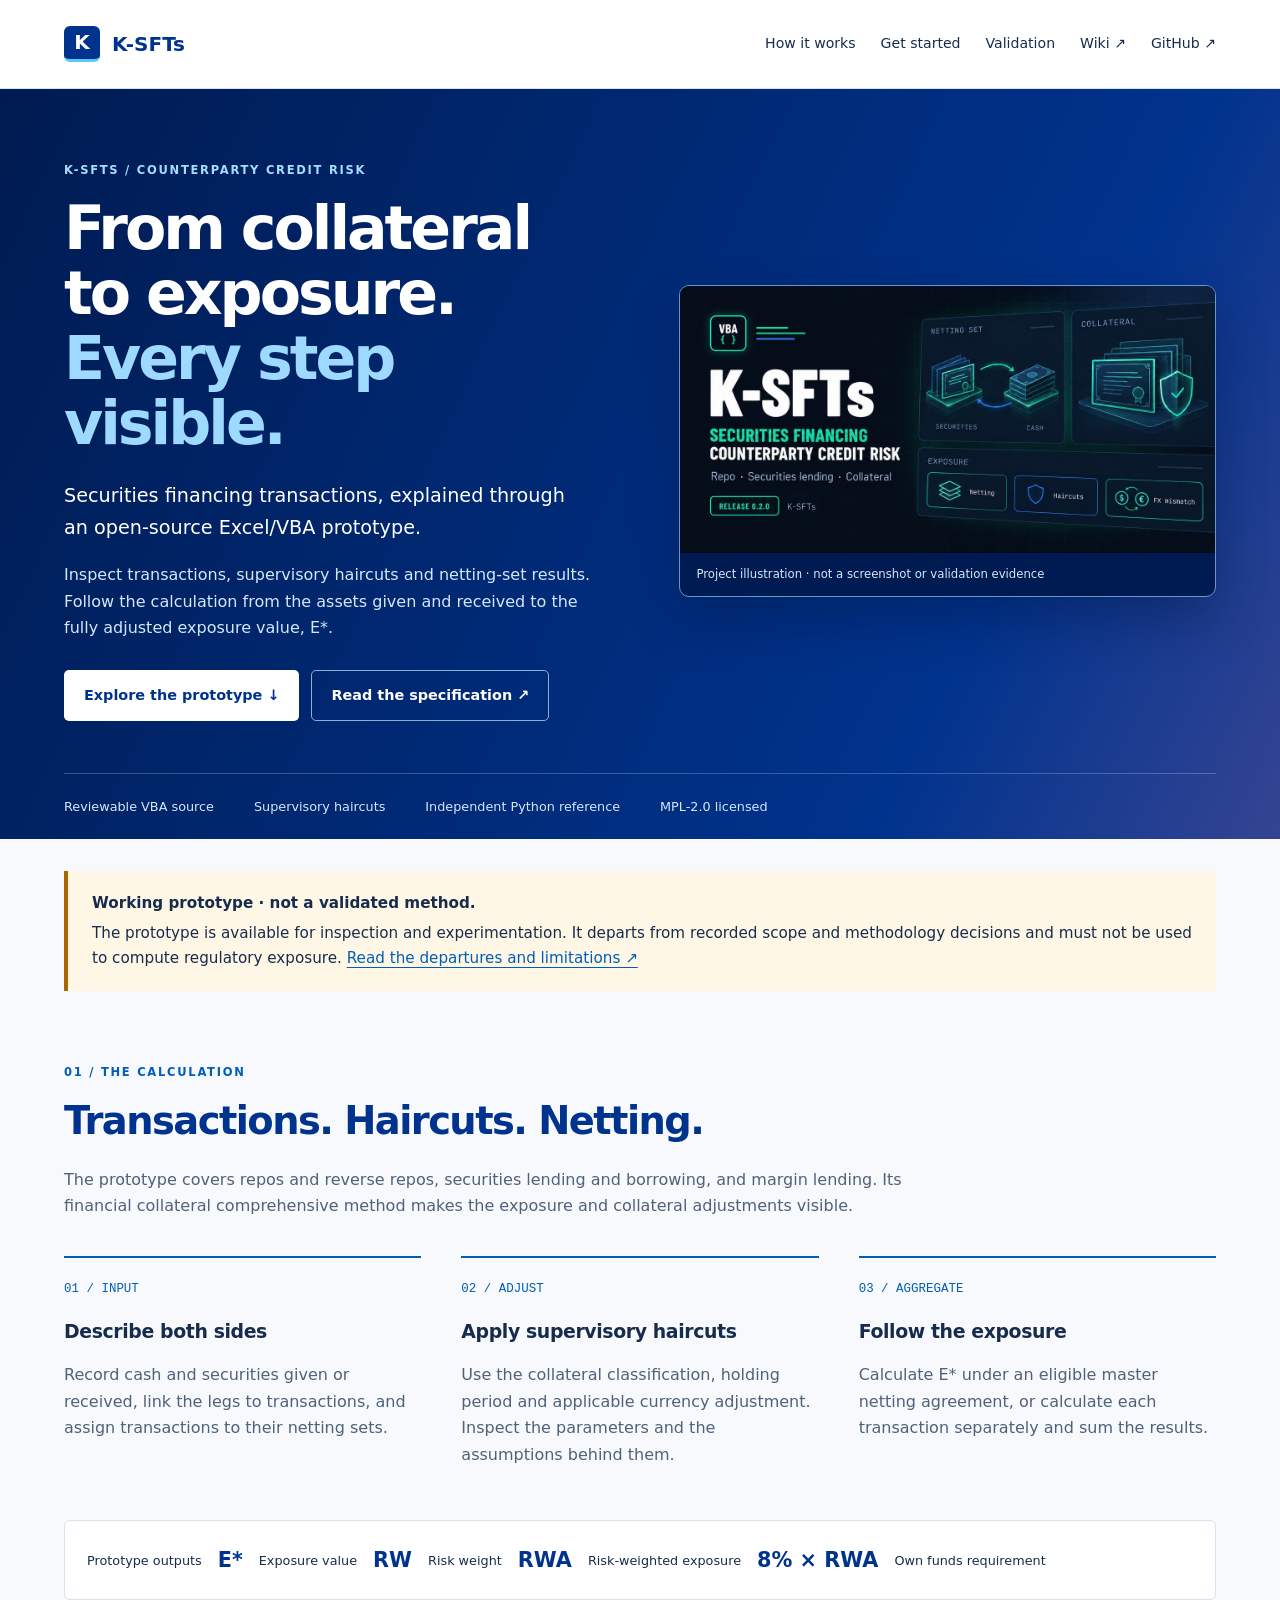
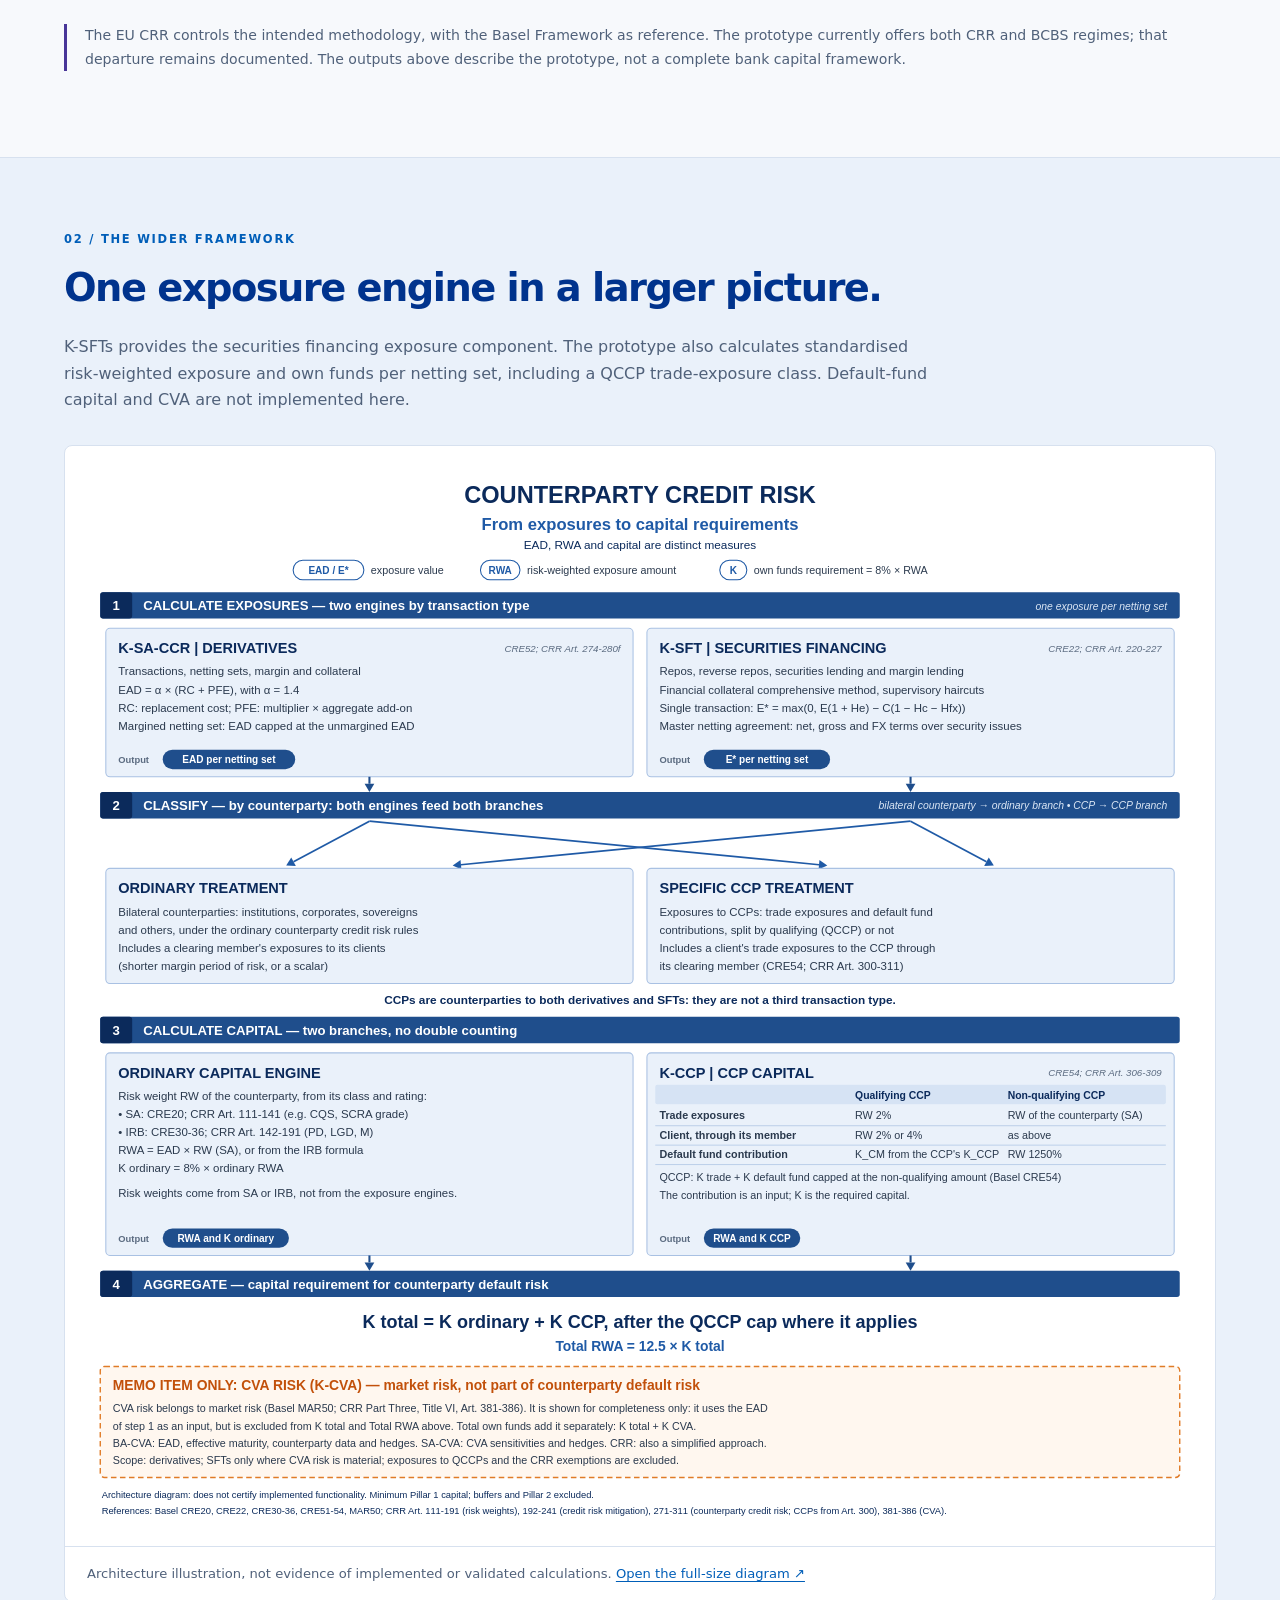
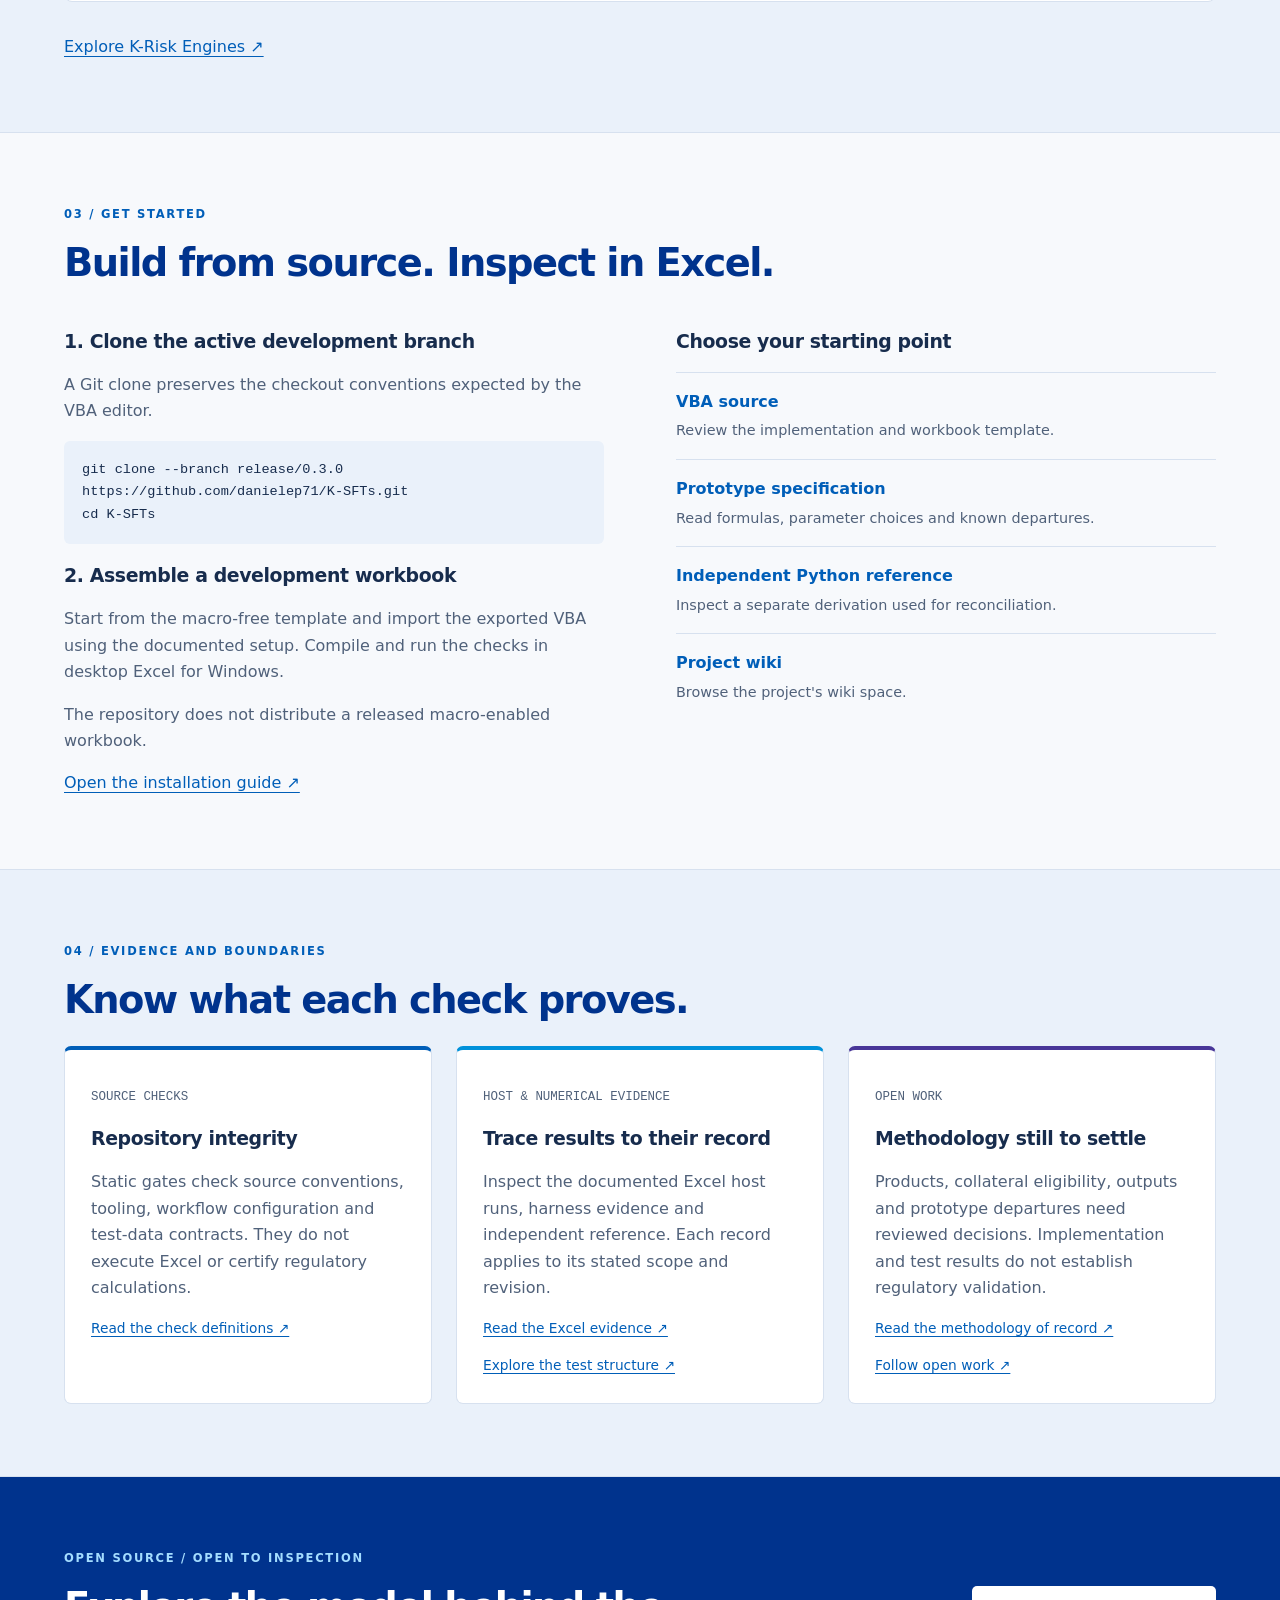
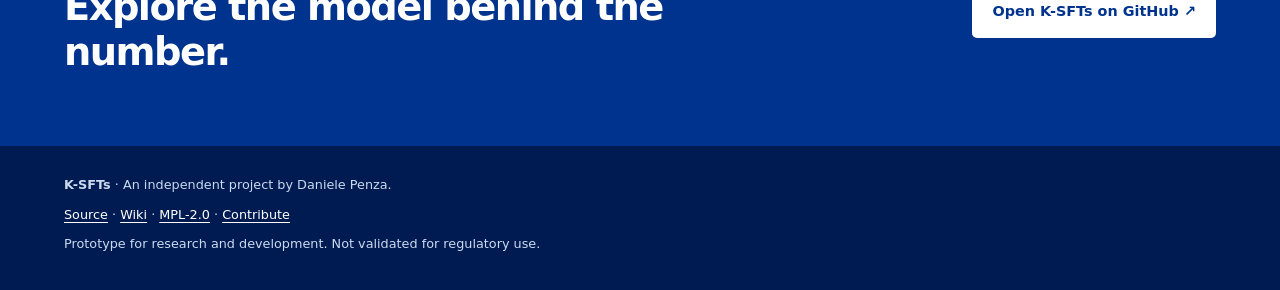
==== commit b0b0ec9b: "docs: save the hero image as SFT_social_preview.png The hero was a JPEG, which loses quality each ti" ====
--- a/docs/index.html
+++ b/docs/index.html
@@ -11,7 +11,7 @@
   <meta property="og:title" content="K-SFTs — Traceable securities financing exposure">
   <meta property="og:description" content="Follow transactions and collateral through haircuts and netting to exposure. Review the source, methodology and evidence.">
   <meta property="og:url" content="https://danielep71.github.io/K-SFTs/">
-  <meta property="og:image" content="https://danielep71.github.io/K-SFTs/assets/K-SFTs-social-preview.jpg">
+  <meta property="og:image" content="https://danielep71.github.io/K-SFTs/assets/SFT_social_preview.png">
   <meta property="og:image:alt" content="Conceptual K-SFTs project dashboard illustration">
   <meta name="twitter:card" content="summary_large_image">
   <link rel="stylesheet" href="assets/site.css">
@@ -30,7 +30,7 @@
     <p class="hero-copy">Inspect transactions, supervisory haircuts and netting-set results. Follow the calculation from the assets given and received to the fully adjusted exposure value, E*.</p>
     <div class="actions"><a class="button primary" href="#start">Explore the prototype ↓</a><a class="button secondary" href="https://github.com/danielep71/K-SFTs/blob/main/docs/methodology/PROTOTYPE.md">Read the specification ↗</a></div>
   </div>
-  <figure class="hero-art"><img src="assets/K-SFTs-social-preview.jpg" width="1280" height="640" alt="Conceptual illustration of the K-SFTs project, with exposure and collateral dashboard panels"><figcaption>Project illustration · not a screenshot or validation evidence</figcaption></figure>
+  <figure class="hero-art"><img src="assets/SFT_social_preview.png" width="1280" height="640" alt="Conceptual illustration of the K-SFTs project, with exposure and collateral dashboard panels"><figcaption>Project illustration · not a screenshot or validation evidence</figcaption></figure>
 </div><div class="wrap principles"><span>Reviewable VBA source</span><span>Supervisory haircuts</span><span>Independent Python reference</span><span>MPL-2.0 licensed</span></div></section>
 <div class="wrap"><aside class="status" aria-label="Prototype status"><strong>Working prototype · not a validated method.</strong> The prototype is available for inspection and experimentation. It departs from recorded scope and methodology decisions and must not be used to compute regulatory exposure. <a href="https://github.com/danielep71/K-SFTs/blob/main/docs/methodology/PROTOTYPE.md">Read the departures and limitations ↗</a></aside></div>
 <section id="calculation" class="wrap"><p class="eyebrow">01 / The calculation</p><h2>Transactions. Haircuts. Netting.</h2>
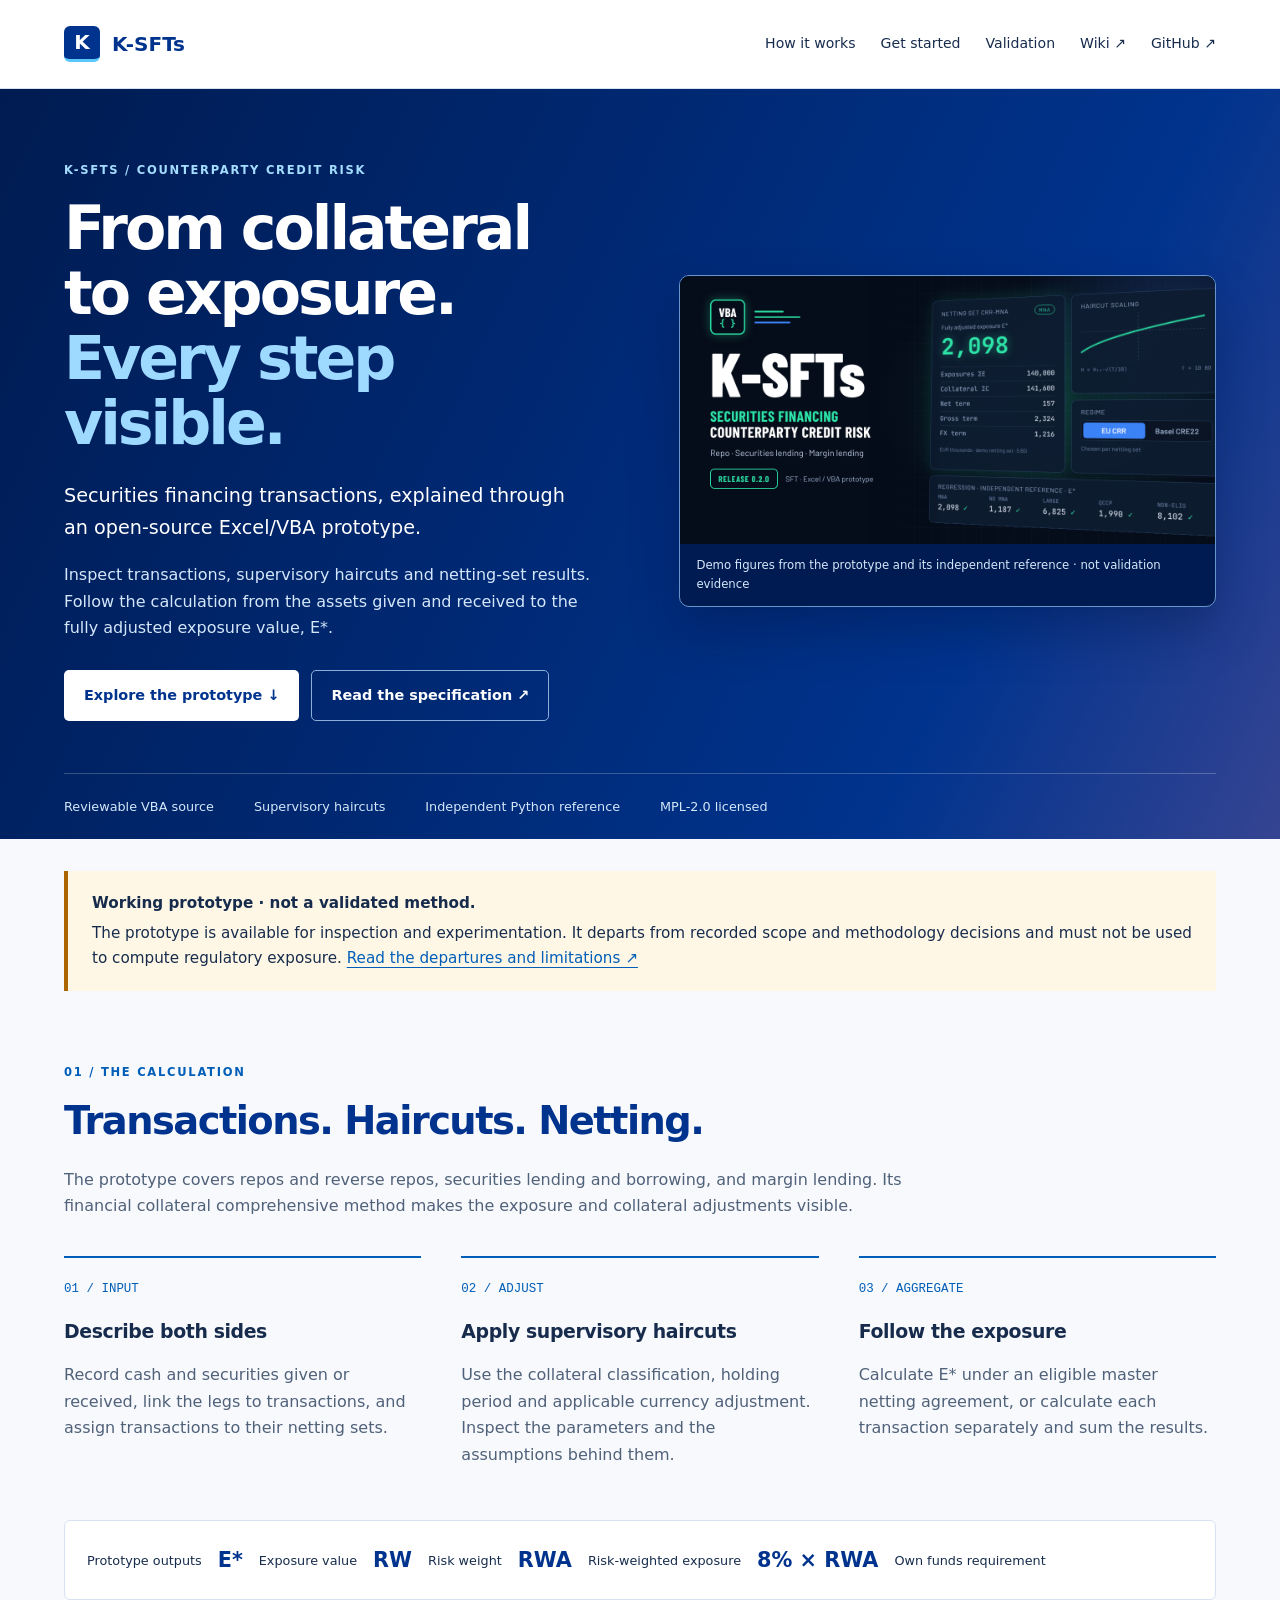
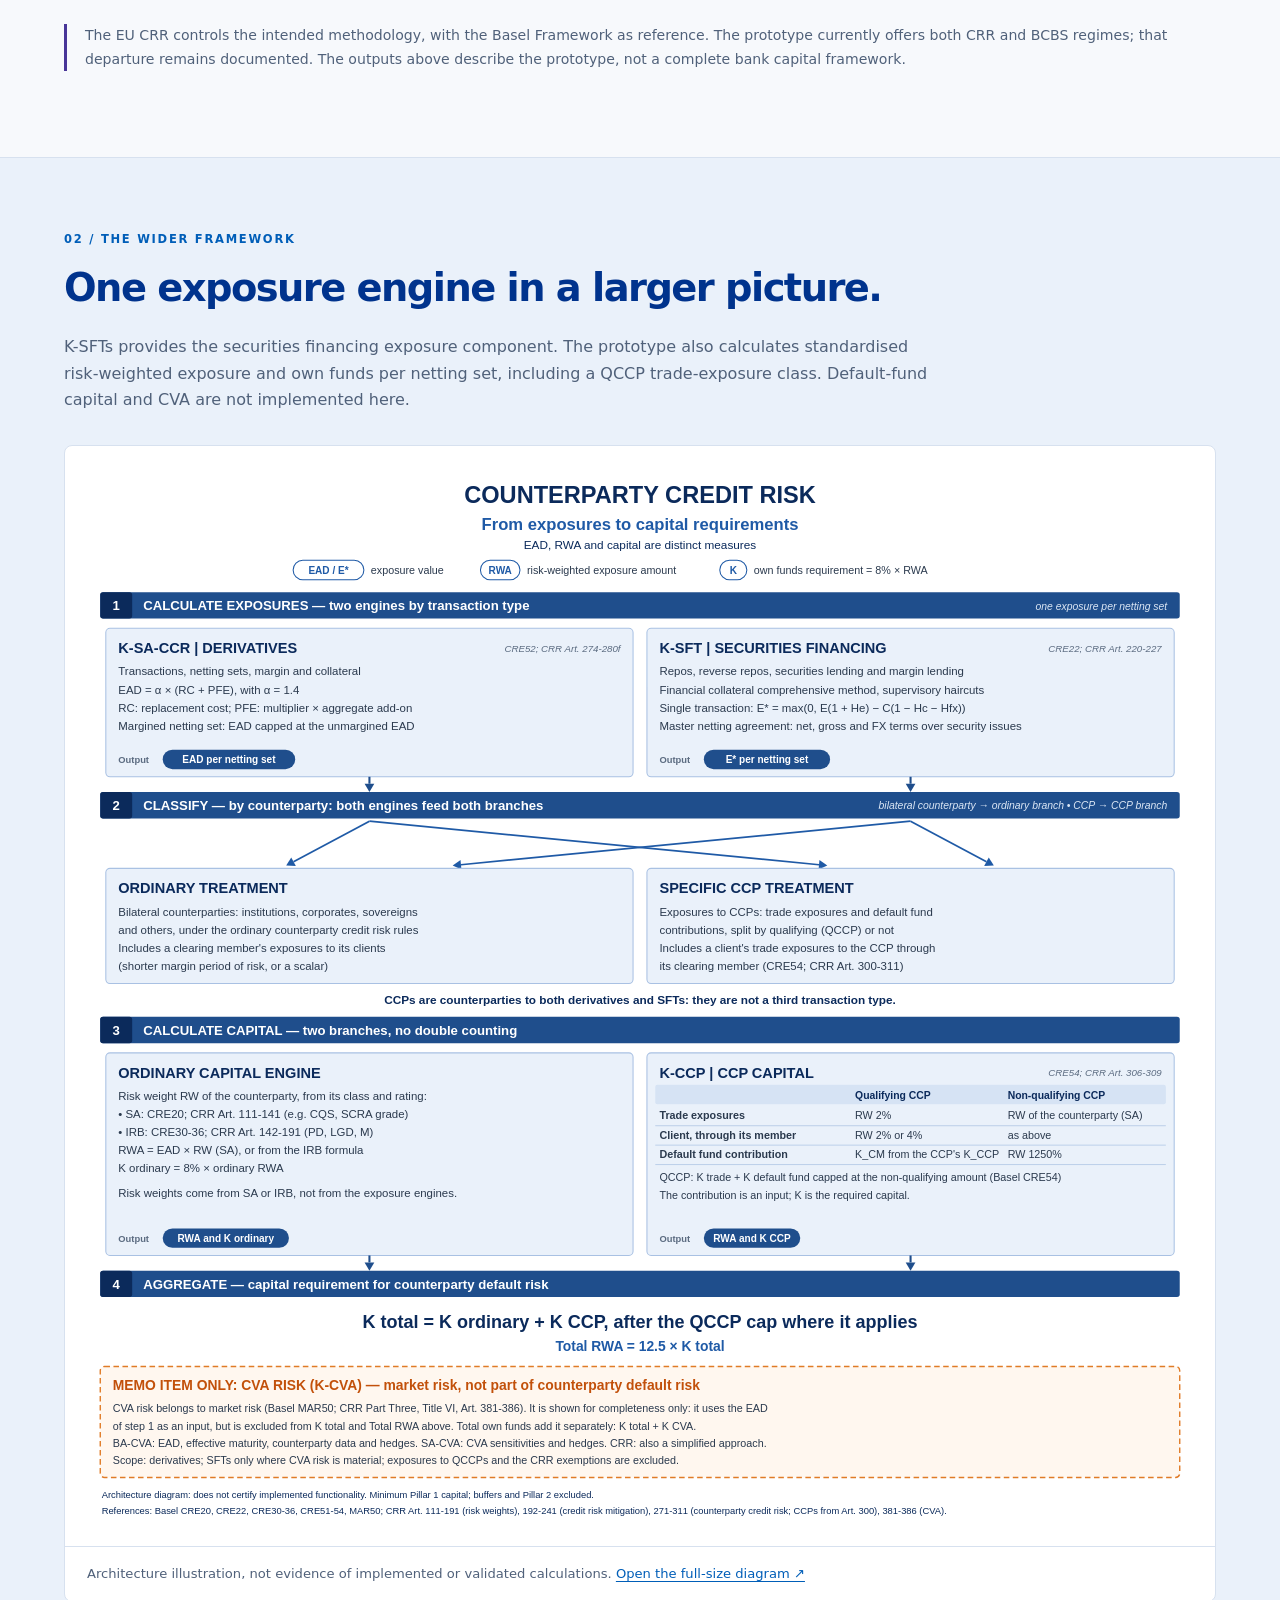
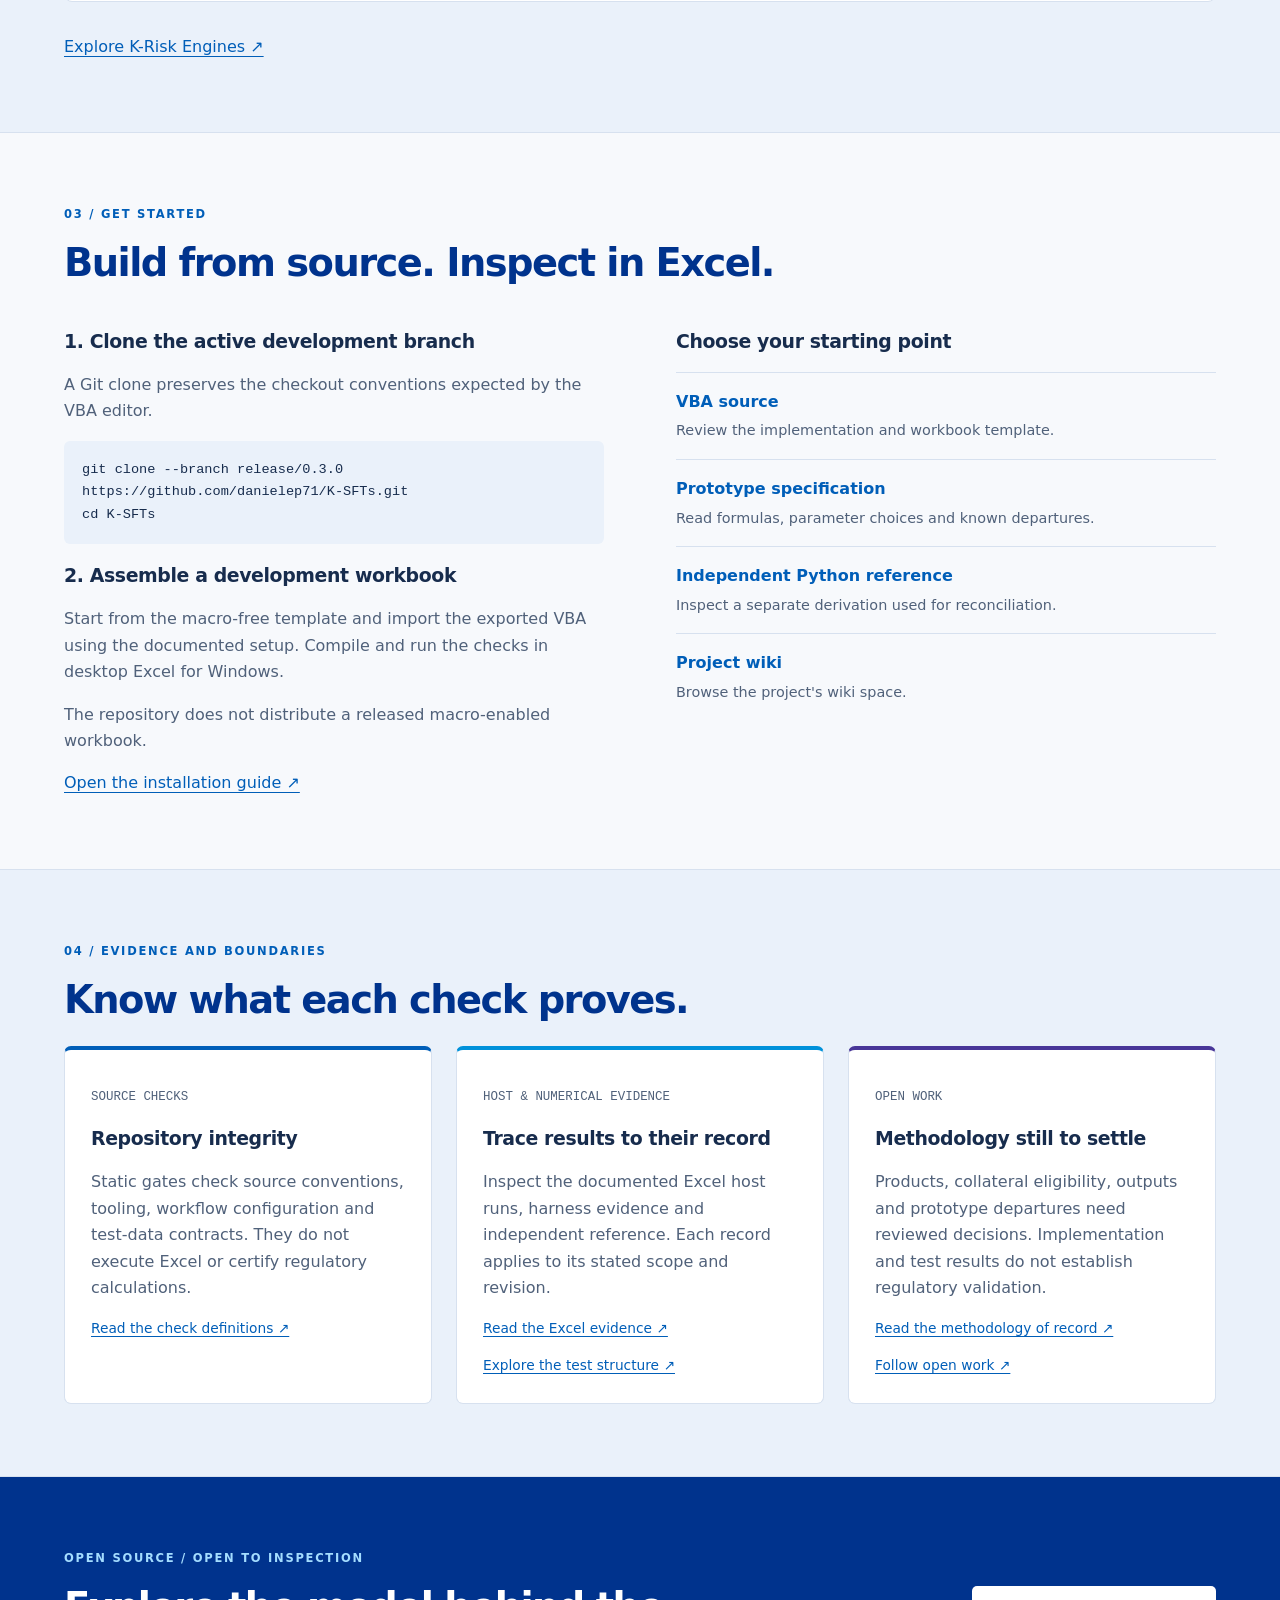
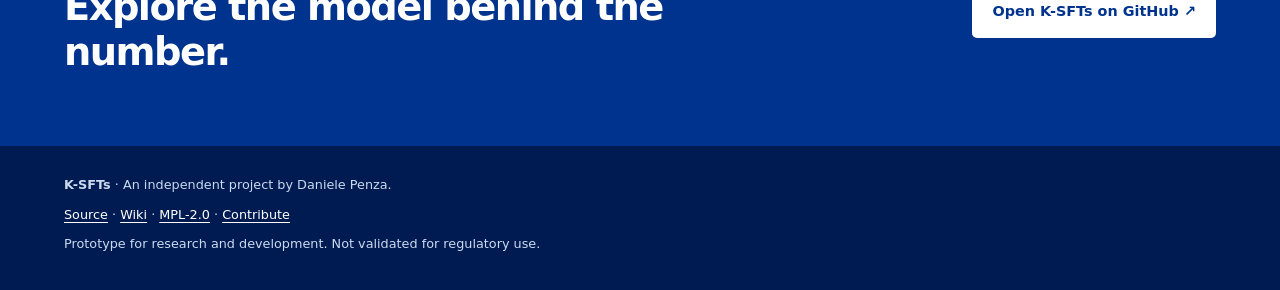
==== commit 02ad1e92: "docs: render the hero image from an HTML source The hero was a generated picture whose text had to b" ====
--- a/docs/index.html
+++ b/docs/index.html
@@ -30,7 +30,7 @@
     <p class="hero-copy">Inspect transactions, supervisory haircuts and netting-set results. Follow the calculation from the assets given and received to the fully adjusted exposure value, E*.</p>
     <div class="actions"><a class="button primary" href="#start">Explore the prototype ↓</a><a class="button secondary" href="https://github.com/danielep71/K-SFTs/blob/main/docs/methodology/PROTOTYPE.md">Read the specification ↗</a></div>
   </div>
-  <figure class="hero-art"><img src="assets/SFT_social_preview.png" width="1280" height="640" alt="Conceptual illustration of the K-SFTs project, with exposure and collateral dashboard panels"><figcaption>Project illustration · not a screenshot or validation evidence</figcaption></figure>
+  <figure class="hero-art"><img src="assets/SFT_social_preview.png" width="1280" height="640" alt="K-SFTs, release 0.2.0: E* of the demo netting set CRR-MNA with its terms, haircut scaling, the EU CRR or Basel regime, and five demo netting sets equal to the independent reference"><figcaption>Demo figures from the prototype and its independent reference · not validation evidence</figcaption></figure>
 </div><div class="wrap principles"><span>Reviewable VBA source</span><span>Supervisory haircuts</span><span>Independent Python reference</span><span>MPL-2.0 licensed</span></div></section>
 <div class="wrap"><aside class="status" aria-label="Prototype status"><strong>Working prototype · not a validated method.</strong> The prototype is available for inspection and experimentation. It departs from recorded scope and methodology decisions and must not be used to compute regulatory exposure. <a href="https://github.com/danielep71/K-SFTs/blob/main/docs/methodology/PROTOTYPE.md">Read the departures and limitations ↗</a></aside></div>
 <section id="calculation" class="wrap"><p class="eyebrow">01 / The calculation</p><h2>Transactions. Haircuts. Netting.</h2>
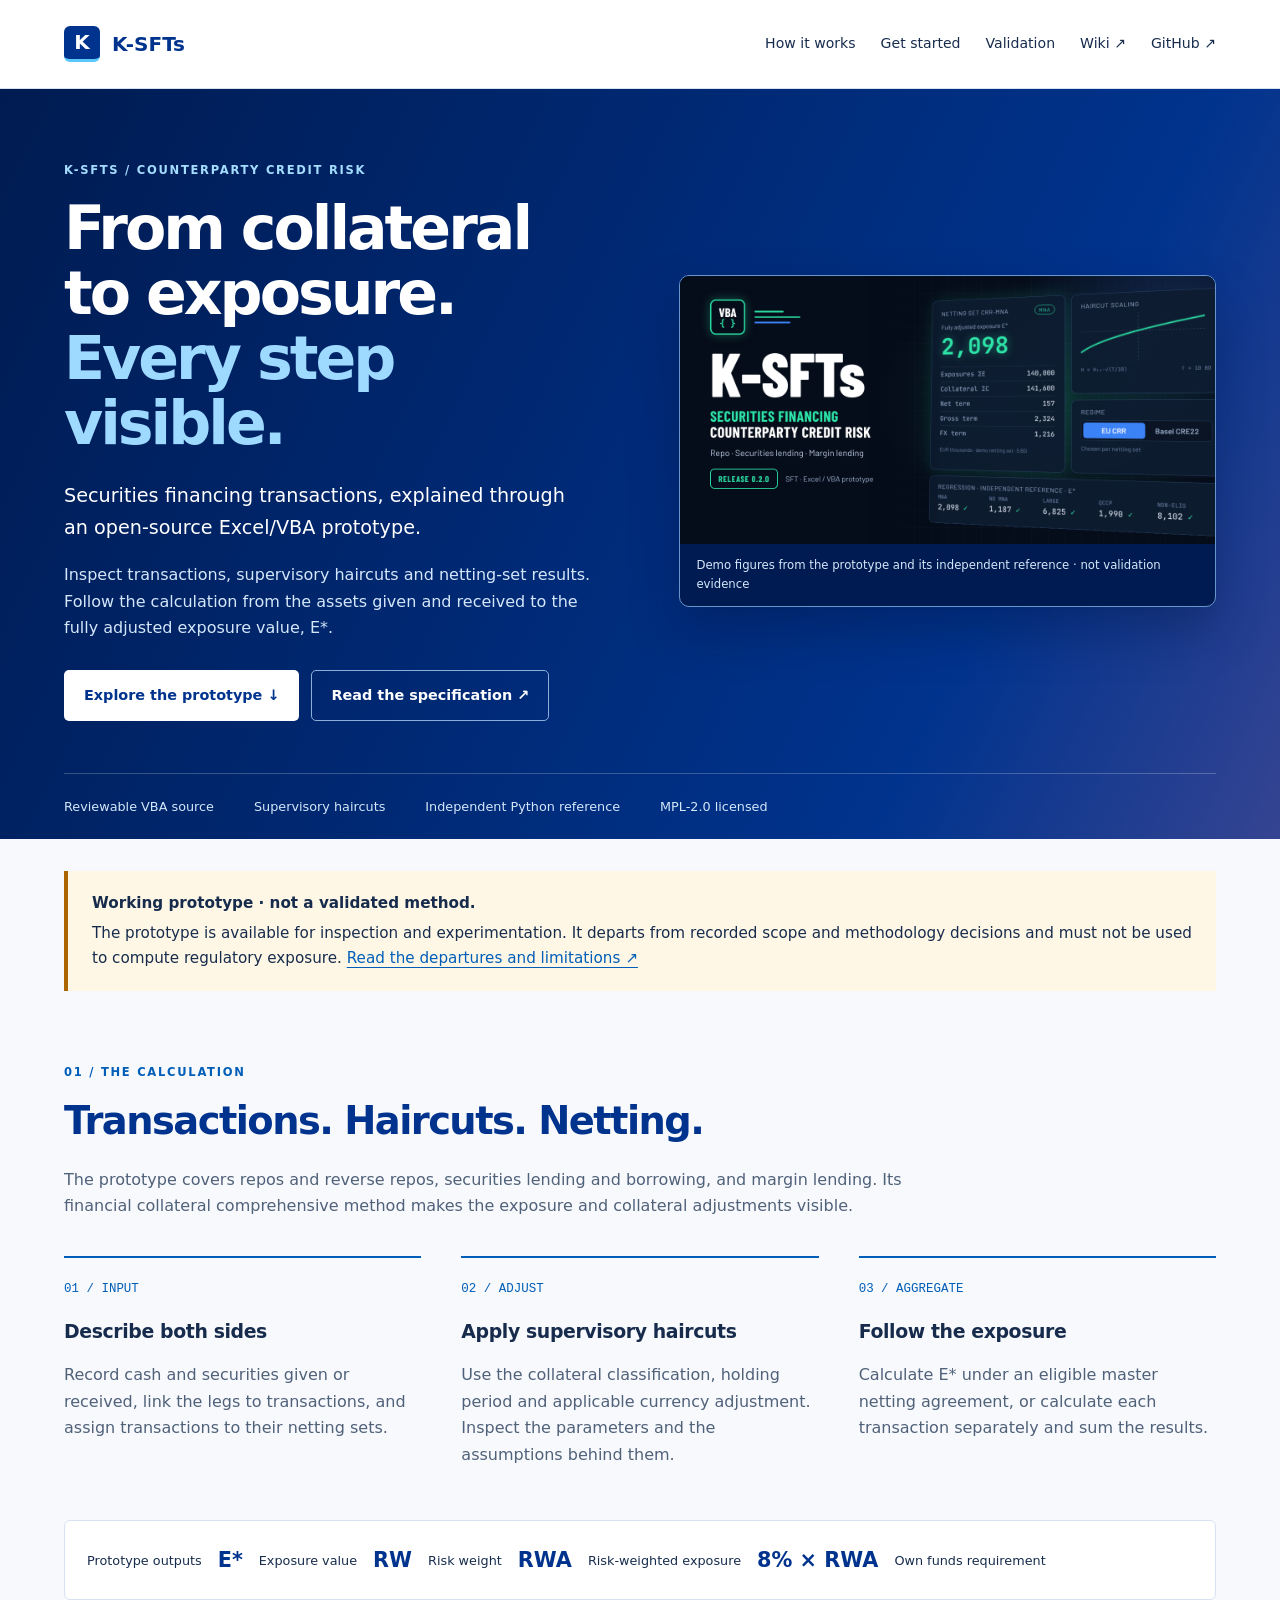
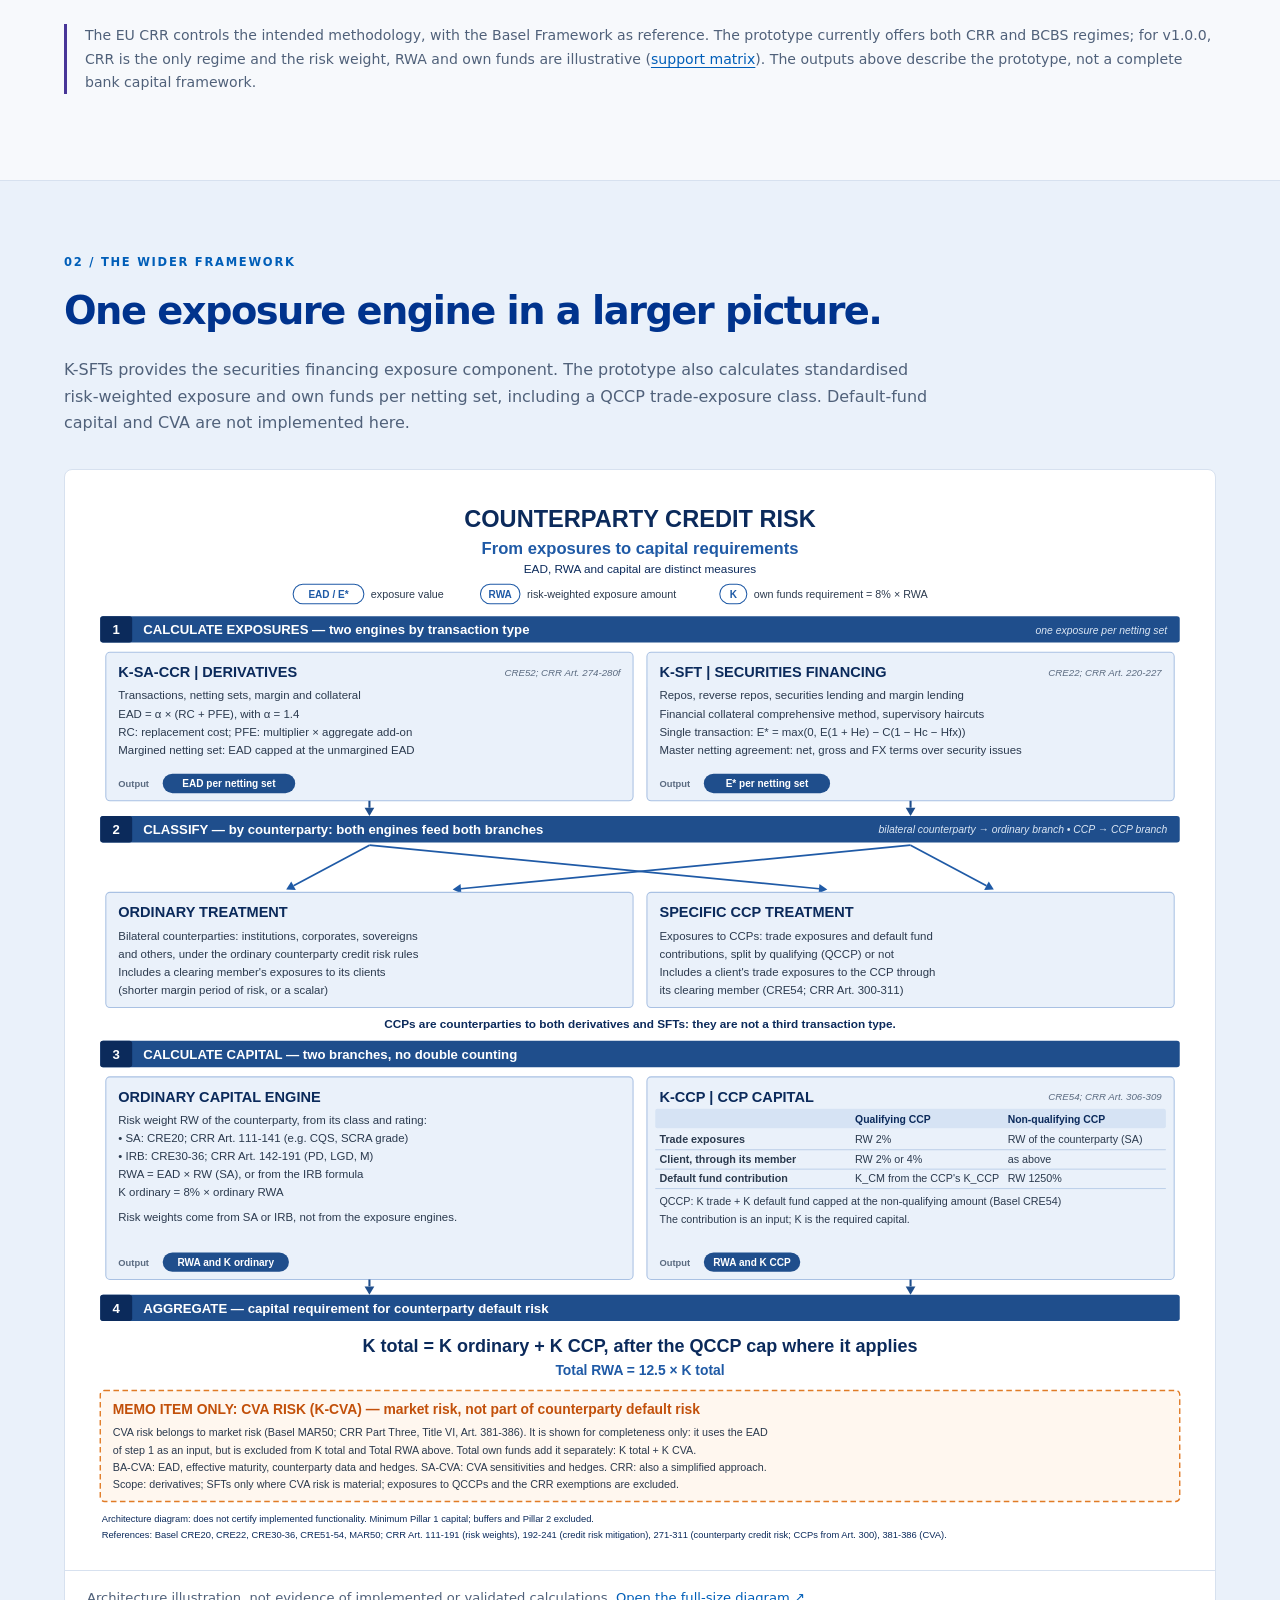
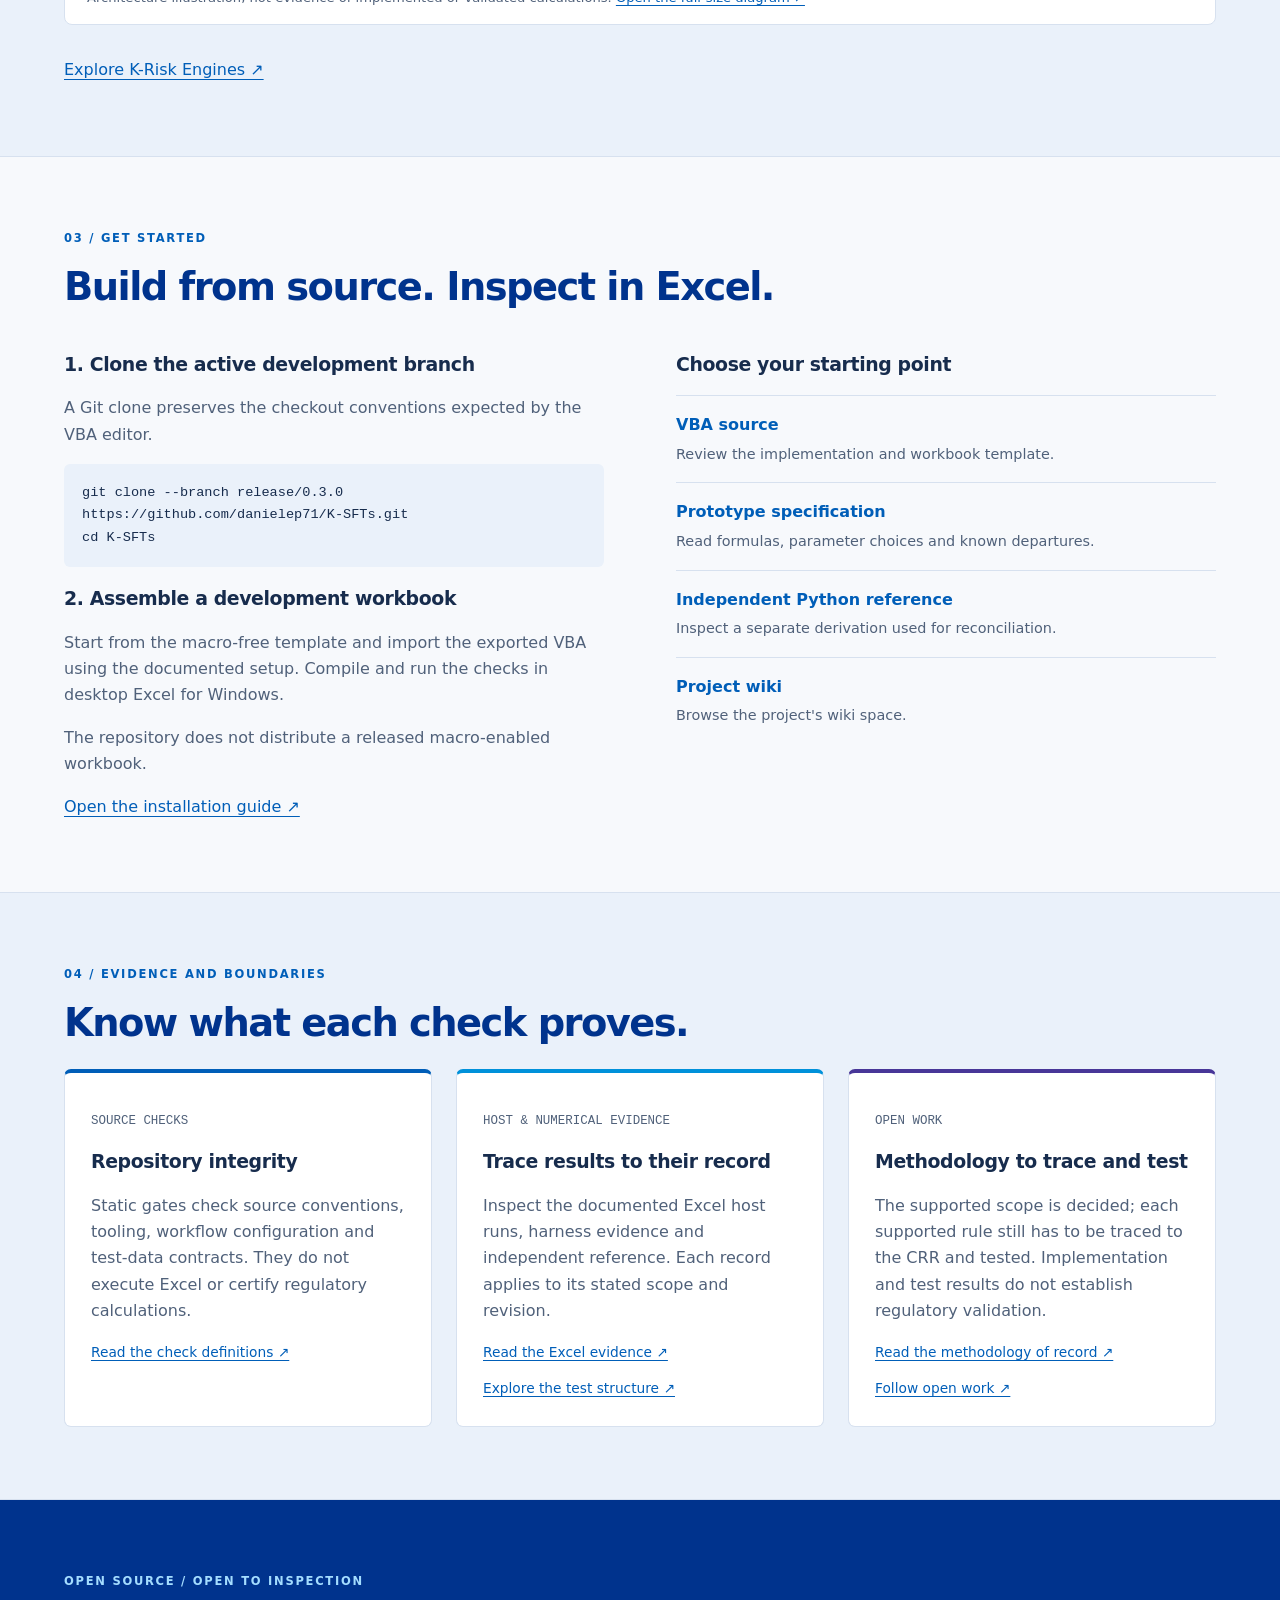
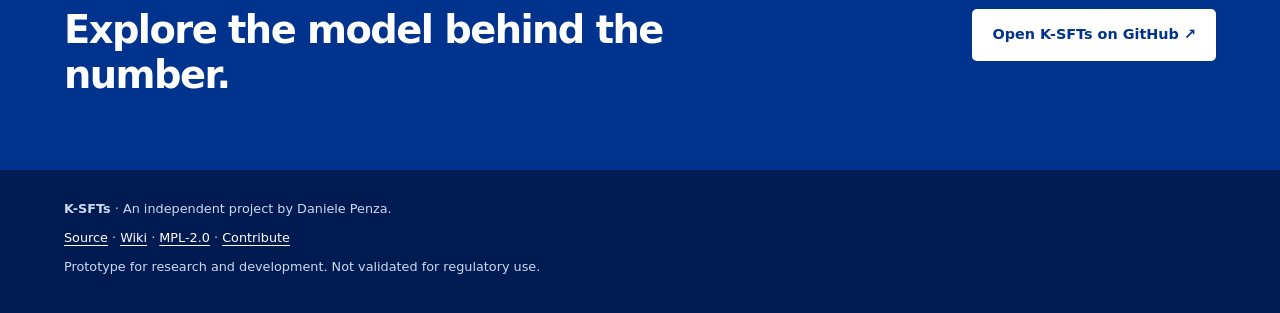
==== commit 23c34ce0: "docs: record the v1.0.0 support matrix docs/methodology/SUPPORT_MATRIX.md records my decisions of 20" ====
--- a/docs/index.html
+++ b/docs/index.html
@@ -41,7 +41,7 @@
     <li><span class="number">03 / AGGREGATE</span><h3>Follow the exposure</h3><p>Calculate E* under an eligible master netting agreement, or calculate each transaction separately and sum the results.</p></li>
   </ol>
   <div class="result-strip"><span>Prototype outputs</span><strong>E*</strong><span>Exposure value</span><strong>RW</strong><span>Risk weight</span><strong>RWA</strong><span>Risk-weighted exposure</span><strong>8% × RWA</strong><span>Own funds requirement</span></div>
-  <p class="note">The EU CRR controls the intended methodology, with the Basel Framework as reference. The prototype currently offers both CRR and BCBS regimes; that departure remains documented. The outputs above describe the prototype, not a complete bank capital framework.</p>
+  <p class="note">The EU CRR controls the intended methodology, with the Basel Framework as reference. The prototype currently offers both CRR and BCBS regimes; for v1.0.0, CRR is the only regime and the risk weight, RWA and own funds are illustrative (<a href="https://github.com/danielep71/K-SFTs/blob/main/docs/methodology/SUPPORT_MATRIX.md">support matrix</a>). The outputs above describe the prototype, not a complete bank capital framework.</p>
 </section>
 <section class="tint"><div class="wrap"><p class="eyebrow">02 / The wider framework</p><h2>One exposure engine in a larger picture.</h2><p class="intro">K-SFTs provides the securities financing exposure component. The prototype also calculates standardised risk-weighted exposure and own funds per netting set, including a QCCP trade-exposure class. Default-fund capital and CVA are not implemented here.</p>
   <figure class="diagram"><a href="assets/CCR_framework.svg" aria-label="Open the counterparty credit risk framework diagram at full size"><img src="assets/CCR_framework.svg" loading="lazy" alt="Counterparty credit risk framework: SFT and derivatives exposure engines feed ordinary and CCP capital branches; CVA appears as a separate memo item"></a><figcaption>Architecture illustration, not evidence of implemented or validated calculations. <a href="assets/CCR_framework.svg">Open the full-size diagram ↗</a></figcaption></figure>
@@ -55,7 +55,7 @@
 <section id="evidence" class="tint"><div class="wrap"><p class="eyebrow">04 / Evidence and boundaries</p><h2>Know what each check proves.</h2><div class="cards">
   <article><p class="number">SOURCE CHECKS</p><h3>Repository integrity</h3><p>Static gates check source conventions, tooling, workflow configuration and test-data contracts. They do not execute Excel or certify regulatory calculations.</p><a href="https://github.com/danielep71/K-SFTs/blob/main/tools/README.md">Read the check definitions ↗</a></article>
   <article><p class="number">HOST &amp; NUMERICAL EVIDENCE</p><h3>Trace results to their record</h3><p>Inspect the documented Excel host runs, harness evidence and independent reference. Each record applies to its stated scope and revision.</p><a href="https://github.com/danielep71/K-SFTs/blob/main/INSTALLATION.md#tested-environments">Read the Excel evidence ↗</a><a href="https://github.com/danielep71/K-SFTs/blob/main/tests/README.md">Explore the test structure ↗</a></article>
-  <article><p class="number">OPEN WORK</p><h3>Methodology still to settle</h3><p>Products, collateral eligibility, outputs and prototype departures need reviewed decisions. Implementation and test results do not establish regulatory validation.</p><a href="https://github.com/danielep71/K-SFTs/blob/main/docs/methodology/README.md">Read the methodology of record ↗</a><a href="https://github.com/danielep71/K-SFTs/issues">Follow open work ↗</a></article>
+  <article><p class="number">OPEN WORK</p><h3>Methodology to trace and test</h3><p>The supported scope is decided; each supported rule still has to be traced to the CRR and tested. Implementation and test results do not establish regulatory validation.</p><a href="https://github.com/danielep71/K-SFTs/blob/main/docs/methodology/README.md">Read the methodology of record ↗</a><a href="https://github.com/danielep71/K-SFTs/issues">Follow open work ↗</a></article>
 </div></div></section>
 <section class="closing"><div class="wrap"><div><p class="eyebrow">Open source / Open to inspection</p><h2>Explore the model behind the number.</h2></div><a class="button primary" href="https://github.com/danielep71/K-SFTs">Open K-SFTs on GitHub ↗</a></div></section>
 </main>
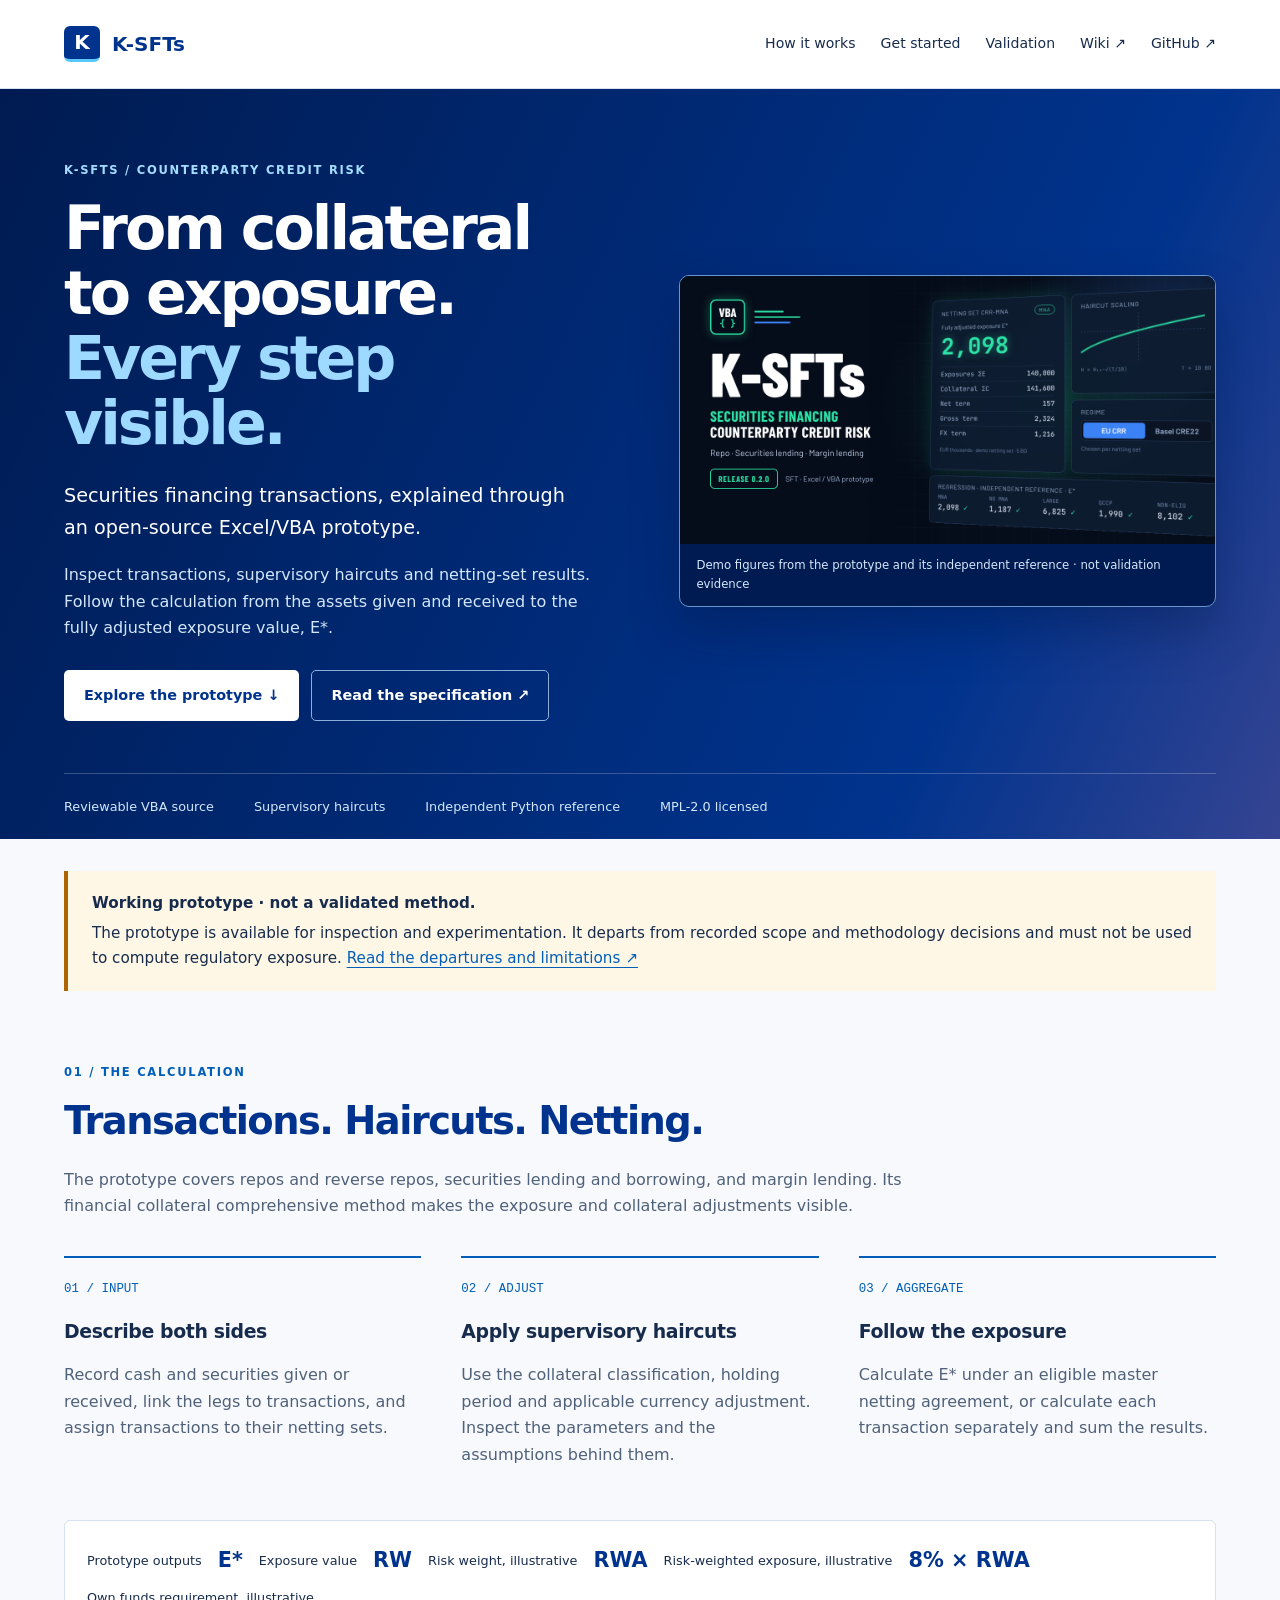
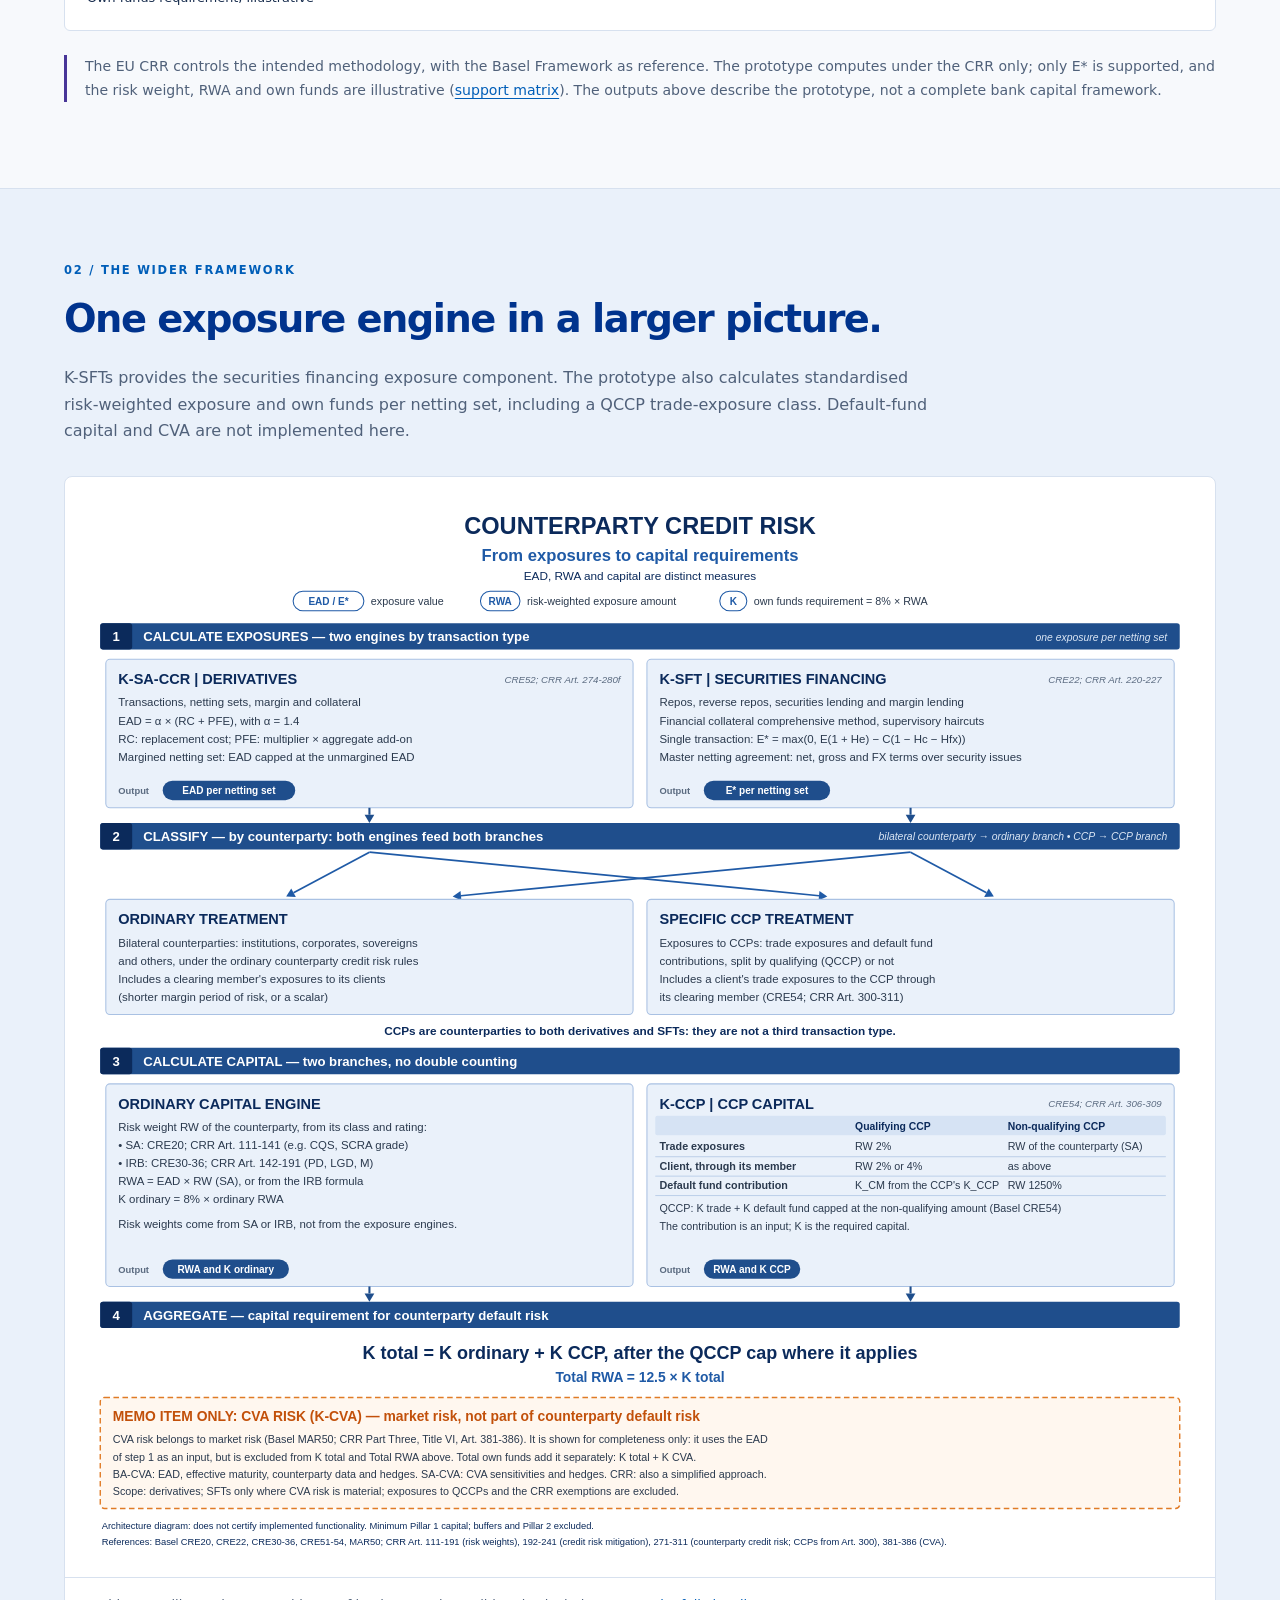
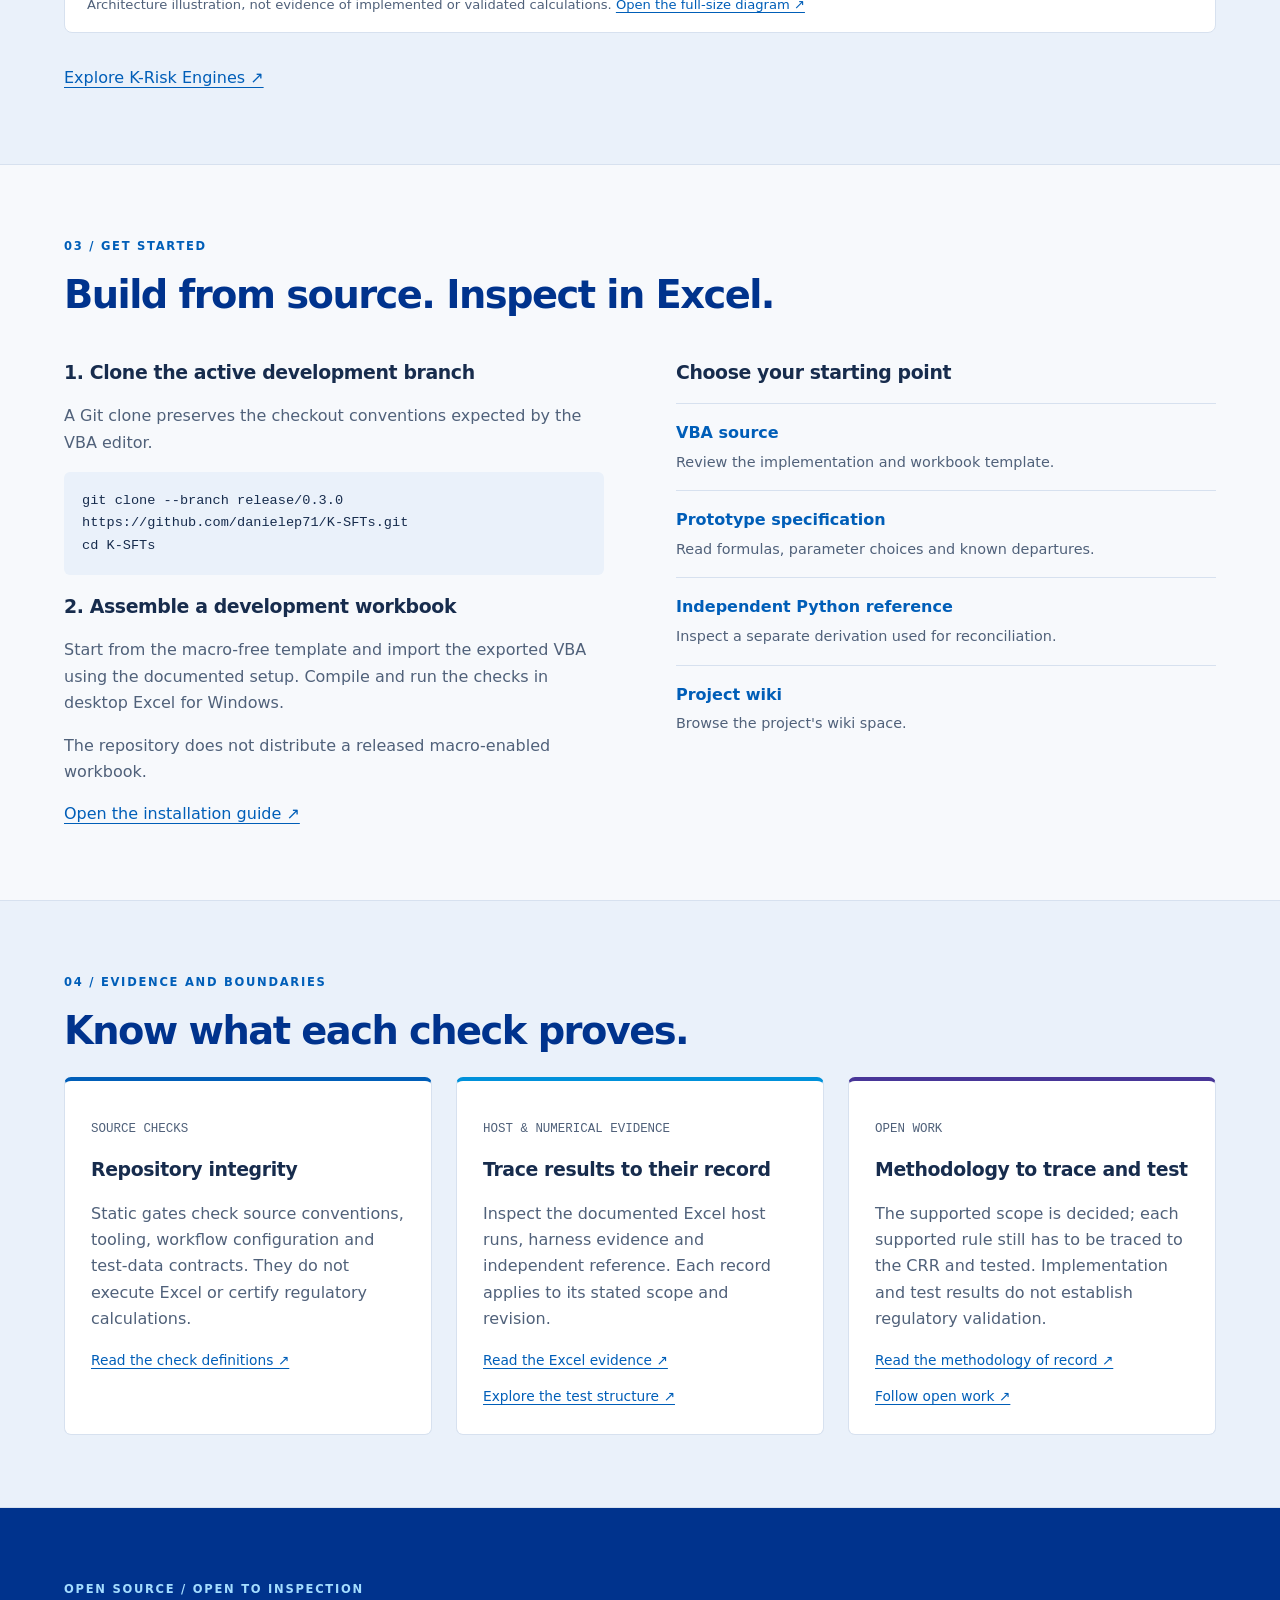
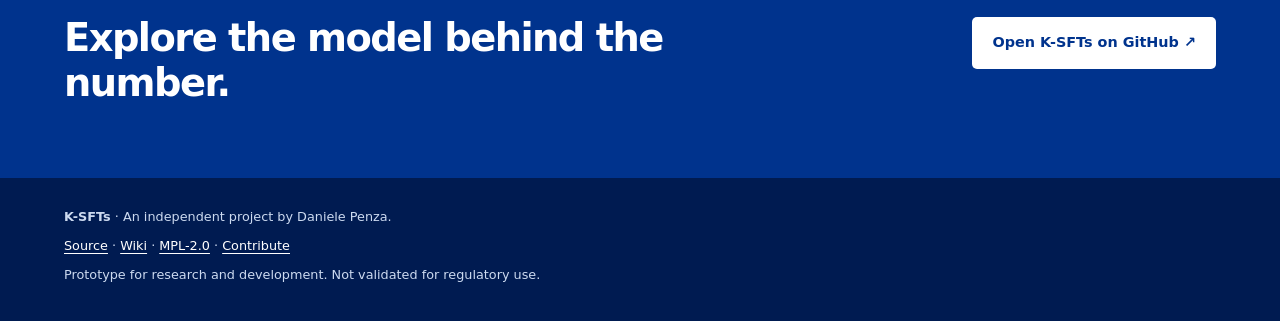
==== commit ebbf27f2: "feat: make the workbook follow the v1.0.0 support matrix By my decisions in #172 the workbook now re" ====
--- a/docs/index.html
+++ b/docs/index.html
@@ -40,8 +40,8 @@
     <li><span class="number">02 / ADJUST</span><h3>Apply supervisory haircuts</h3><p>Use the collateral classification, holding period and applicable currency adjustment. Inspect the parameters and the assumptions behind them.</p></li>
     <li><span class="number">03 / AGGREGATE</span><h3>Follow the exposure</h3><p>Calculate E* under an eligible master netting agreement, or calculate each transaction separately and sum the results.</p></li>
   </ol>
-  <div class="result-strip"><span>Prototype outputs</span><strong>E*</strong><span>Exposure value</span><strong>RW</strong><span>Risk weight</span><strong>RWA</strong><span>Risk-weighted exposure</span><strong>8% × RWA</strong><span>Own funds requirement</span></div>
-  <p class="note">The EU CRR controls the intended methodology, with the Basel Framework as reference. The prototype currently offers both CRR and BCBS regimes; for v1.0.0, CRR is the only regime and the risk weight, RWA and own funds are illustrative (<a href="https://github.com/danielep71/K-SFTs/blob/main/docs/methodology/SUPPORT_MATRIX.md">support matrix</a>). The outputs above describe the prototype, not a complete bank capital framework.</p>
+  <div class="result-strip"><span>Prototype outputs</span><strong>E*</strong><span>Exposure value</span><strong>RW</strong><span>Risk weight, illustrative</span><strong>RWA</strong><span>Risk-weighted exposure, illustrative</span><strong>8% × RWA</strong><span>Own funds requirement, illustrative</span></div>
+  <p class="note">The EU CRR controls the intended methodology, with the Basel Framework as reference. The prototype computes under the CRR only; only E* is supported, and the risk weight, RWA and own funds are illustrative (<a href="https://github.com/danielep71/K-SFTs/blob/main/docs/methodology/SUPPORT_MATRIX.md">support matrix</a>). The outputs above describe the prototype, not a complete bank capital framework.</p>
 </section>
 <section class="tint"><div class="wrap"><p class="eyebrow">02 / The wider framework</p><h2>One exposure engine in a larger picture.</h2><p class="intro">K-SFTs provides the securities financing exposure component. The prototype also calculates standardised risk-weighted exposure and own funds per netting set, including a QCCP trade-exposure class. Default-fund capital and CVA are not implemented here.</p>
   <figure class="diagram"><a href="assets/CCR_framework.svg" aria-label="Open the counterparty credit risk framework diagram at full size"><img src="assets/CCR_framework.svg" loading="lazy" alt="Counterparty credit risk framework: SFT and derivatives exposure engines feed ordinary and CCP capital branches; CVA appears as a separate memo item"></a><figcaption>Architecture illustration, not evidence of implemented or validated calculations. <a href="assets/CCR_framework.svg">Open the full-size diagram ↗</a></figcaption></figure>
